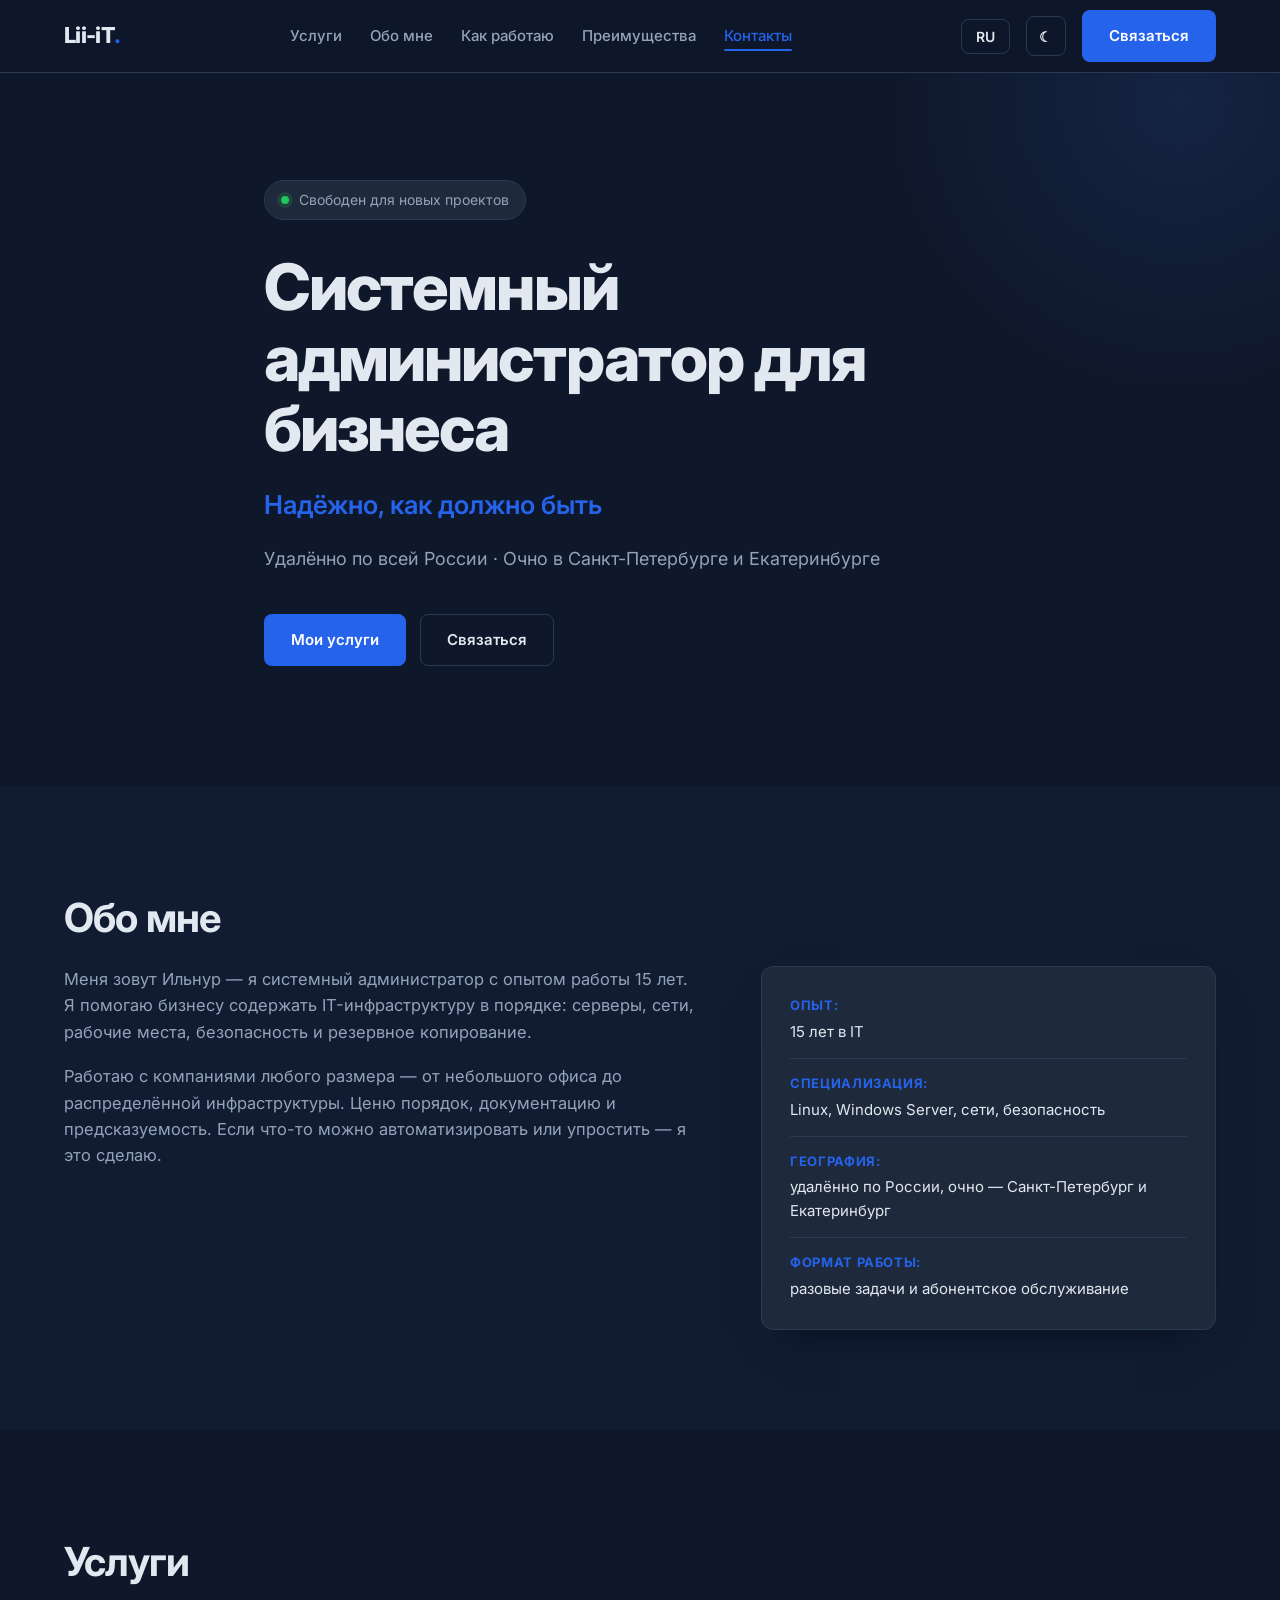
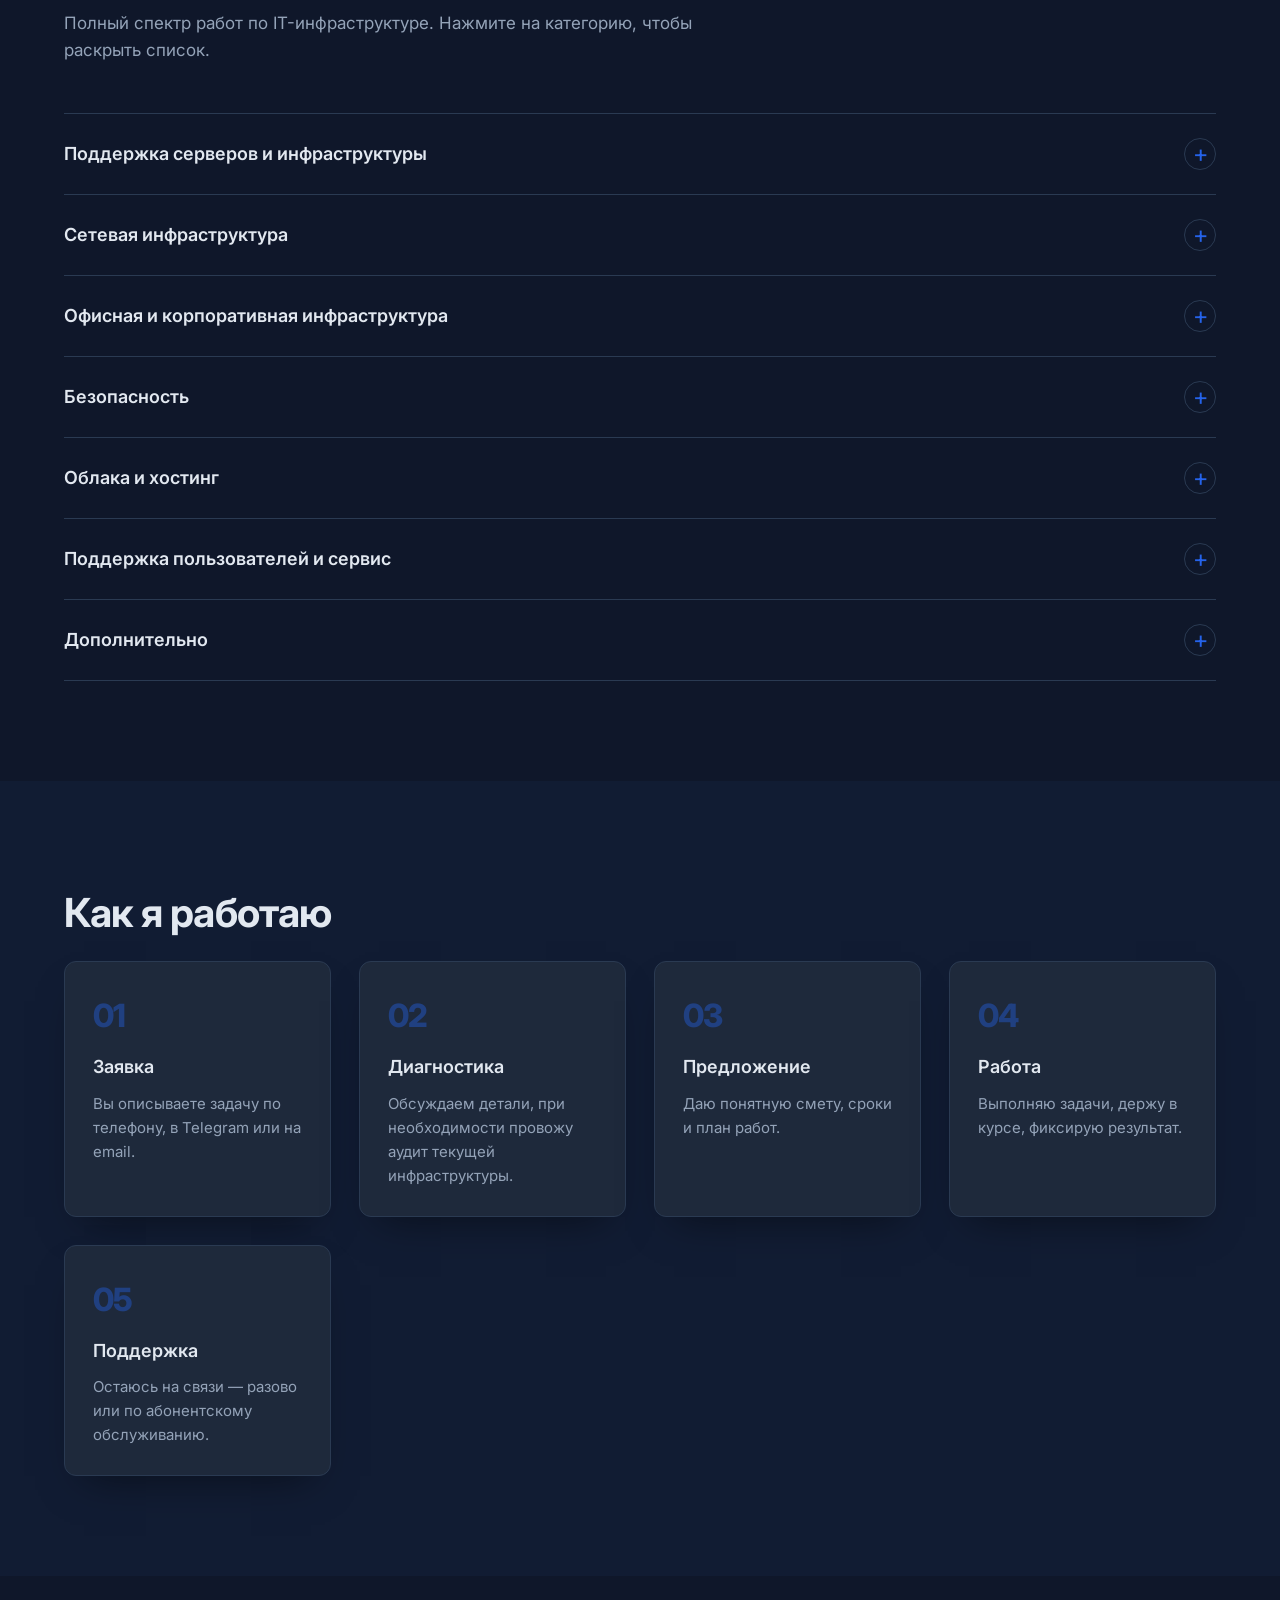
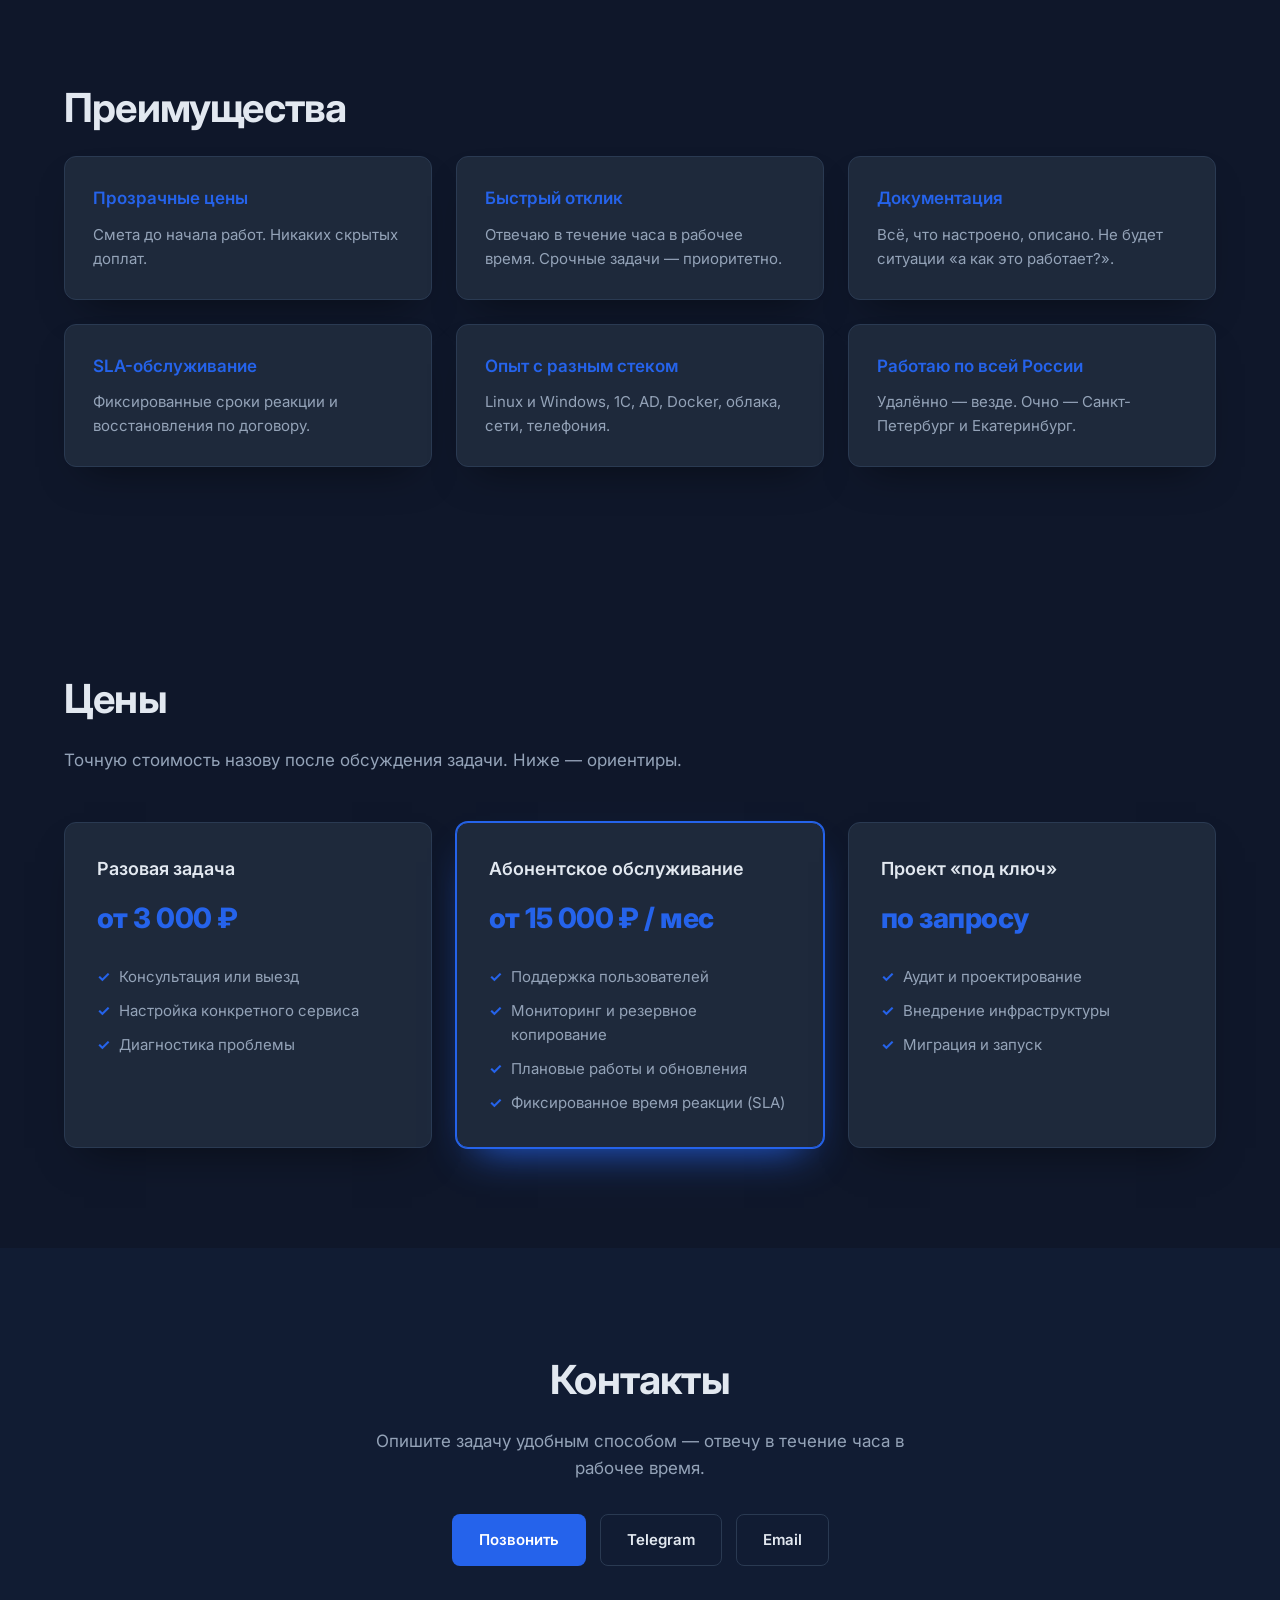
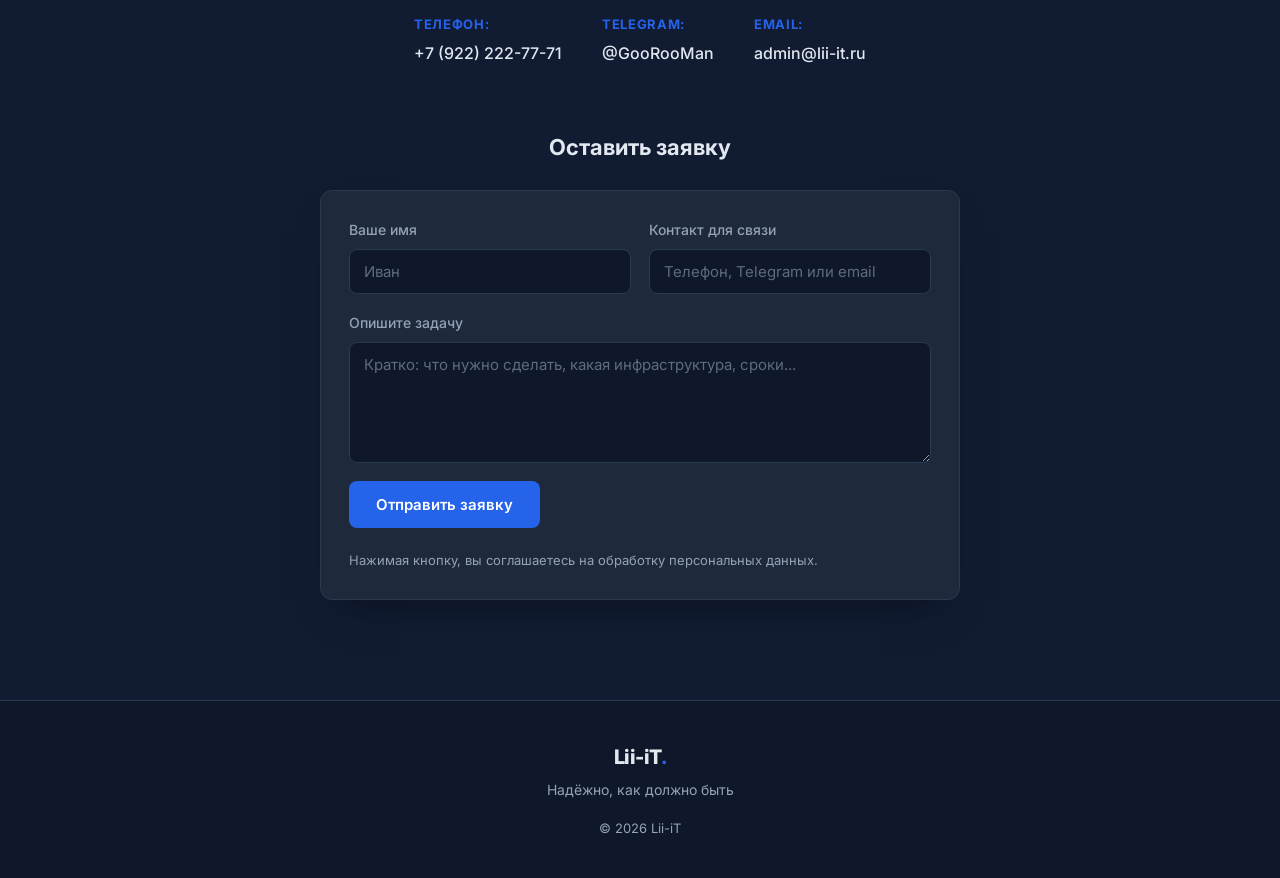
==== index.html @ 1dda69be "Update index.html section обернули в main" ====
<!DOCTYPE html>
<html lang="ru">
<head>
    <meta charset="UTF-8">
    <meta name="viewport" content="width=device-width, initial-scale=1.0">
    <title>Lii-iT — Системный администратор | Надёжно, как должно быть</title>
    <link rel="icon" type="image/svg+xml" href="img/favicon.svg">
    <link rel="apple-touch-icon" href="img/favicon.svg">
    <meta name="description" content="Системный администратор для бизнеса. Удалённо по всей России, очно в Санкт-Петербурге и Екатеринбурге. Серверы, сети, безопасность, поддержка.">

    <!-- Open Graph -->
    <meta property="og:type" content="website">
    <meta property="og:title" content="Lii-iT — Системный администратор для бизнеса">
    <meta property="og:description" content="Удалённо по всей России. Очно в Санкт-Петербурге и Екатеринбурге. Серверы, сети, безопасность, поддержка.">
    <meta property="og:image" content="https://lii-it.ru/img/og-image.png">
    <meta property="og:url" content="https://lii-it.ru/">

    <!-- Twitter Card -->
    <meta name="twitter:card" content="summary_large_image">
    <meta name="twitter:title" content="Lii-iT — Системный администратор для бизнеса">
    <meta name="twitter:description" content="Удалённо по всей России. Очно в Санкт-Петербурге и Екатеринбурге.">
    <meta name="twitter:image" content="https://lii-it.ru/img/og-image.png">

    <!-- Schema.org -->
    <script type="application/ld+json">
    {
      "@context": "https://schema.org",
      "@type": "ProfessionalService",
      "name": "Lii-iT",
      "description": "Системный администратор для бизнеса. Удалённо по всей России, очно в Санкт-Петербурге и Екатеринбурге.",
      "url": "https://lii-it.ru",
      "telephone": "+7-922-222-77-71",
      "email": "admin@lii-it.ru",
      "image": "https://lii-it.ru/img/og-image.png",
      "areaServed": [
        { "@type": "Country", "name": "Россия" },
        { "@type": "City", "name": "Санкт-Петербург" },
        { "@type": "City", "name": "Екатеринбург" }
      ],
      "serviceType": [
        "Системное администрирование",
        "Поддержка серверов",
        "Сетевая инфраструктура",
        "Информационная безопасность",
        "Абонентское обслуживание IT"
      ],
      "founder": {
        "@type": "Person",
        "name": "Ильнур"
      },
      "priceRange": "от 3 000 ₽"
    }
    </script>

    <!-- Шрифт Inter -->
    <link rel="preconnect" href="https://fonts.googleapis.com">
    <link rel="preconnect" href="https://fonts.gstatic.com" crossorigin>
    <link href="https://fonts.googleapis.com/css2?family=Inter:wght@400;500;600;700;800&display=swap" rel="stylesheet">

    <link rel="stylesheet" href="css/style.css">

    <!-- Google Analytics 4 -->
    <script async src="https://www.googletagmanager.com/gtag/js?id=G-1JV9PR48VW"></script>
    <script>
      window.dataLayer = window.dataLayer || [];
      function gtag(){dataLayer.push(arguments);}
      gtag('js', new Date());
      gtag('config', 'G-1JV9PR48VW');
    </script>

    <!-- Yandex.Metrika counter -->
    <script type="text/javascript">
        (function(m,e,t,r,i,k,a){
            m[i]=m[i]||function(){(m[i].a=m[i].a||[]).push(arguments)};
            m[i].l=1*new Date();
            for (var j = 0; j < document.scripts.length; j++) {if (document.scripts[j].src === r) { return; }}
            k=e.createElement(t),a=e.getElementsByTagName(t)[0],k.async=1,k.src=r,a.parentNode.insertBefore(k,a)
        })(window, document,'script','https://mc.yandex.ru/metrika/tag.js?id=113155355', 'ym');

        ym(113155355, 'init', {ssr:true, webvisor:true, clickmap:true, ecommerce:"dataLayer", referrer: document.referrer, url: location.href, accurateTrackBounce:true, trackLinks:true});
    </script>
    <noscript><div><img src="https://mc.yandex.ru/watch/113155355" style="position:absolute; left:-9999px;" alt="" /></div></noscript>
    <!-- /Yandex.Metrika counter -->
</head>
<body>

    <!-- ============================================
         1. HEADER
    ============================================= -->
    <header class="header">
        <div class="container header__inner">
            <a href="#" class="logo">
                <span class="logo__text">Lii-iT</span>
            </a>

            <nav class="nav" id="nav">
                <ul class="nav__list">
                    <li><a href="#services" data-ru="Услуги" data-en="Services">Услуги</a></li>
                    <li><a href="#about" data-ru="Обо мне" data-en="About">Обо мне</a></li>
                    <li><a href="#process" data-ru="Как работаю" data-en="Process">Как работаю</a></li>
                    <li><a href="#benefits" data-ru="Преимущества" data-en="Benefits">Преимущества</a></li>
                    <li><a href="#contacts" data-ru="Контакты" data-en="Contacts">Контакты</a></li>
                </ul>
            </nav>

            <div class="header__actions">
                <button class="lang-switch" id="langSwitch" type="button" title="Сменить язык">
                    <span class="lang-switch__current">RU</span>
                </button>
                <button class="theme-switch" id="themeSwitch" type="button" title="Сменить тему">A</button>
                <a href="#contacts" class="btn btn--primary" data-ru="Связаться" data-en="Contact me">Связаться</a>
                <button class="burger" id="burger" type="button" aria-label="Меню">
                    <span></span>
                    <span></span>
                    <span></span>
                </button>
            </div>
        </div>
    </header>

    <!-- ============================================
         2. HERO
    ============================================= -->
<main>
    <section class="hero">
        <div class="container hero__inner">
            <div class="hero__status">
                <span class="status-dot"></span>
                <span data-ru="Свободен для новых проектов" data-en="Available for new projects">Свободен для новых проектов</span>
            </div>

            <h1 class="hero__title"
                data-ru="Системный администратор для бизнеса"
                data-en="Systems Administrator for Business">
                Системный администратор для бизнеса
            </h1>

            <p class="hero__slogan"
               data-ru="Надёжно, как должно быть"
               data-en="Reliable, as it should be">
                Надёжно, как должно быть
            </p>

            <p class="hero__subtitle"
               data-ru="Удалённо по всей России · Очно в Санкт-Петербурге и Екатеринбурге"
               data-en="Remote across Russia · On-site in Saint Petersburg and Yekaterinburg">
                Удалённо по всей России · Очно в Санкт-Петербурге и Екатеринбурге
            </p>

            <div class="hero__buttons">
                <a href="#services" class="btn btn--primary" data-ru="Мои услуги" data-en="My services">Мои услуги</a>
                <a href="#contacts" class="btn btn--outline" data-ru="Связаться" data-en="Contact me">Связаться</a>
            </div>
        </div>
    </section>

    <!-- ============================================
         3. ОБО МНЕ
    ============================================= -->
    <section class="about" id="about">
        <div class="container">
            <h2 class="section-title" data-ru="Обо мне" data-en="About me">Обо мне</h2>

            <div class="about__content">
                <div class="about__text">
                    <p data-ru="Меня зовут Ильнур — я системный администратор с опытом работы 15 лет. Я помогаю бизнесу содержать IT-инфраструктуру в порядке: серверы, сети, рабочие места, безопасность и резервное копирование."
                       data-en="My name is Ilnur — I am a systems administrator with 15 years of experience. I help businesses keep their IT infrastructure in order: servers, networks, workstations, security and backups.">
                        Меня зовут Ильнур — я системный администратор с опытом работы 15 лет. Я помогаю бизнесу содержать IT-инфраструктуру в порядке: серверы, сети, рабочие места, безопасность и резервное копирование.
                    </p>
                    <p data-ru="Работаю с компаниями любого размера — от небольшого офиса до распределённой инфраструктуры. Ценю порядок, документацию и предсказуемость. Если что-то можно автоматизировать или упростить — я это сделаю."
                       data-en="I work with companies of any size — from a small office to distributed infrastructure. I value order, documentation and predictability. If something can be automated or simplified — I will do it.">
                        Работаю с компаниями любого размера — от небольшого офиса до распределённой инфраструктуры. Ценю порядок, документацию и предсказуемость. Если что-то можно автоматизировать или упростить — я это сделаю.
                    </p>
                </div>

                <ul class="about__facts">
                    <li>
                        <strong data-ru="Опыт:" data-en="Experience:">Опыт:</strong>
                        <span data-ru="15 лет в IT" data-en="15 years in IT">15 лет в IT</span>
                    </li>
                    <li>
                        <strong data-ru="Специализация:" data-en="Specialization:">Специализация:</strong>
                        <span data-ru="Linux, Windows Server, сети, безопасность" data-en="Linux, Windows Server, networks, security">Linux, Windows Server, сети, безопасность</span>
                    </li>
                    <li>
                        <strong data-ru="География:" data-en="Geography:">География:</strong>
                        <span data-ru="удалённо по России, очно — Санкт-Петербург и Екатеринбург" data-en="remote across Russia, on-site — SPb and EKB">удалённо по России, очно — СПб и ЕКБ</span>
                    </li>
                    <li>
                        <strong data-ru="Формат работы:" data-en="Work format:">Формат работы:</strong>
                        <span data-ru="разовые задачи и абонентское обслуживание" data-en="one-time tasks and retainer support">разовые задачи и абонентское обслуживание</span>
                    </li>
                </ul>
            </div>
        </div>
    </section>
</main>
    <!-- ============================================
         4. УСЛУГИ (аккордеон)
    ============================================= -->
    <section class="services" id="services">
        <div class="container">
            <h2 class="section-title" data-ru="Услуги" data-en="Services">Услуги</h2>
            <p class="section-subtitle"
               data-ru="Полный спектр работ по IT-инфраструктуре. Нажмите на категорию, чтобы раскрыть список."
               data-en="Full range of IT infrastructure services. Click a category to expand.">
                Полный спектр работ по IT-инфраструктуре. Нажмите на категорию, чтобы раскрыть список.
            </p>

            <div class="accordion">

                <div class="accordion__item">
                    <button class="accordion__header" type="button">
                        <span data-ru="Поддержка серверов и инфраструктуры" data-en="Server & Infrastructure Support">Поддержка серверов и инфраструктуры</span>
                        <span class="accordion__icon">+</span>
                    </button>
                    <div class="accordion__body">
                        <ul>
                            <li data-ru="Установка и настройка Windows Server / Linux (Ubuntu, Debian, CentOS)" data-en="Installation and configuration of Windows Server / Linux (Ubuntu, Debian, CentOS)">Установка и настройка Windows Server / Linux (Ubuntu, Debian, CentOS)</li>
                            <li data-ru="Настройка ролей: AD, DNS, DHCP, файловые серверы, RDS" data-en="Role configuration: AD, DNS, DHCP, file servers, RDS">Настройка ролей: AD, DNS, DHCP, файловые серверы, RDS</li>
                            <li data-ru="Настройка веб-серверов: Nginx, Apache, IIS" data-en="Web server setup: Nginx, Apache, IIS">Настройка веб-серверов: Nginx, Apache, IIS</li>
                            <li data-ru="Настройка СУБД: MySQL/MariaDB, PostgreSQL, MS SQL" data-en="Database setup: MySQL/MariaDB, PostgreSQL, MS SQL">Настройка СУБД: MySQL/MariaDB, PostgreSQL, MS SQL</li>
                            <li data-ru="Виртуализация: VMware, Proxmox, Hyper-V, KVM" data-en="Virtualization: VMware, Proxmox, Hyper-V, KVM">Виртуализация: VMware, Proxmox, Hyper-V, KVM</li>
                            <li data-ru="Контейнеризация: Docker, Docker Compose, базово Kubernetes" data-en="Containerization: Docker, Docker Compose, basic Kubernetes">Контейнеризация: Docker, Docker Compose, базово Kubernetes</li>
                            <li data-ru="Микросервисы и оркестрация" data-en="Microservices and orchestration">Микросервисы и оркестрация</li>
                            <li data-ru="Резервное копирование серверов и данных (Veeam, rsync, bacula)" data-en="Server and data backup (Veeam, rsync, bacula)">Резервное копирование серверов и данных (Veeam, rsync, bacula)</li>
                            <li data-ru="Мониторинг серверов (Zabbix, Prometheus, Grafana, Nagios)" data-en="Server monitoring (Zabbix, Prometheus, Grafana, Nagios)">Мониторинг серверов (Zabbix, Prometheus, Grafana, Nagios)</li>
                        </ul>
                    </div>
                </div>

                <div class="accordion__item">
                    <button class="accordion__header" type="button">
                        <span data-ru="Сетевая инфраструктура" data-en="Network Infrastructure">Сетевая инфраструктура</span>
                        <span class="accordion__icon">+</span>
                    </button>
                    <div class="accordion__body">
                        <ul>
                            <li data-ru="Настройка маршрутизаторов, коммутаторов, VLAN" data-en="Configuration of routers, switches, VLANs">Настройка маршрутизаторов, коммутаторов, VLAN</li>
                            <li data-ru="Настройка VPN: OpenVPN, WireGuard, IPsec" data-en="VPN setup: OpenVPN, WireGuard, IPsec">Настройка VPN: OpenVPN, WireGuard, IPsec</li>
                            <li data-ru="Настройка firewall: iptables, nftables, pfSense, MikroTik" data-en="Firewall setup: iptables, nftables, pfSense, MikroTik">Настройка firewall: iptables, nftables, pfSense, MikroTik</li>
                            <li data-ru="Прокси-серверы и балансировка нагрузки" data-en="Proxy servers and load balancing">Прокси-серверы и балансировка нагрузки</li>
                            <li data-ru="Wi-Fi сети: настройка точек доступа, контроллеров" data-en="Wi-Fi networks: access points and controllers setup">Wi-Fi сети: настройка точек доступа, контроллеров</li>
                            <li data-ru="Диагностика сетевых проблем" data-en="Network troubleshooting">Диагностика сетевых проблем</li>
                        </ul>
                    </div>
                </div>

                <div class="accordion__item">
                    <button class="accordion__header" type="button">
                        <span data-ru="Офисная и корпоративная инфраструктура" data-en="Office & Corporate Infrastructure">Офисная и корпоративная инфраструктура</span>
                        <span class="accordion__icon">+</span>
                    </button>
                    <div class="accordion__body">
                        <ul>
                            <li data-ru="Настройка рабочих мест (Windows, macOS, Linux)" data-en="Workstation setup (Windows, macOS, Linux)">Настройка рабочих мест (Windows, macOS, Linux)</li>
                            <li data-ru="Настройка Active Directory, групповые политики" data-en="Active Directory and Group Policy setup">Настройка Active Directory, групповые политики</li>
                            <li data-ru="Файловые хранилища (NAS, Samba, Nextcloud)" data-en="File storages (NAS, Samba, Nextcloud)">Файловые хранилища (NAS, Samba, Nextcloud)</li>
                            <li data-ru="Почтовые серверы (Exchange, Postfix, Mailcow)" data-en="Mail servers (Exchange, Postfix, Mailcow)">Почтовые серверы (Exchange, Postfix, Mailcow)</li>
                            <li data-ru="Корпоративные мессенджеры и совместная работа" data-en="Corporate messengers and collaboration tools">Корпоративные мессенджеры и совместная работа</li>
                            <li data-ru="Принт-серверы, сканеры, периферия" data-en="Print servers, scanners, peripherals">Принт-серверы, сканеры, периферия</li>
                            <li data-ru="1С-серверы и сопровождение" data-en="1C servers and support">1С-серверы и сопровождение</li>
                        </ul>
                    </div>
                </div>

                <div class="accordion__item">
                    <button class="accordion__header" type="button">
                        <span data-ru="Безопасность" data-en="Security">Безопасность</span>
                        <span class="accordion__icon">+</span>
                    </button>
                    <div class="accordion__body">
                        <ul>
                            <li data-ru="Настройка антивирусной защиты" data-en="Antivirus protection setup">Настройка антивирусной защиты</li>
                            <li data-ru="Аудит безопасности и закрытие уязвимостей" data-en="Security audit and vulnerability remediation">Аудит безопасности и закрытие уязвимостей</li>
                            <li data-ru="Настройка прав доступа и политик" data-en="Access rights and policy configuration">Настройка прав доступа и политик</li>
                            <li data-ru="Шифрование данных и каналов связи" data-en="Data and communication channel encryption">Шифрование данных и каналов связи</li>
                            <li data-ru="Защита от DDoS, fail2ban, базовая IDS/IPS" data-en="DDoS protection, fail2ban, basic IDS/IPS">Защита от DDoS, fail2ban, базовая IDS/IPS</li>
                            <li data-ru="Резервное копирование с проверкой восстановления" data-en="Backup with recovery verification">Резервное копирование с проверкой восстановления</li>
                            <li data-ru="Соответствие требованиям (152-ФЗ и т.п.)" data-en="Compliance (152-FZ, etc.)">Соответствие требованиям (152-ФЗ и т.п.)</li>
                        </ul>
                    </div>
                </div>

                <div class="accordion__item">
                    <button class="accordion__header" type="button">
                        <span data-ru="Облака и хостинг" data-en="Cloud & Hosting">Облака и хостинг</span>
                        <span class="accordion__icon">+</span>
                    </button>
                    <div class="accordion__body">
                        <ul>
                            <li data-ru="Развёртывание и сопровождение VPS/VDS" data-en="VPS/VDS deployment and maintenance">Развёртывание и сопровождение VPS/VDS</li>
                            <li data-ru="Настройка облачных сервисов (Yandex Cloud, Selectel, AWS и т.п.)" data-en="Cloud services setup (Yandex Cloud, Selectel, AWS, etc.)">Настройка облачных сервисов (Yandex Cloud, Selectel, AWS и т.п.)</li>
                            <li data-ru="Миграция инфраструктуры в облако и обратно" data-en="Infrastructure migration to/from cloud">Миграция инфраструктуры в облако и обратно</li>
                            <li data-ru="Домены, DNS, SSL-сертификаты (Let's Encrypt)" data-en="Domains, DNS, SSL certificates (Let's Encrypt)">Домены, DNS, SSL-сертификаты (Let's Encrypt)</li>
                            <li data-ru="Панели управления: ISPmanager, Plesk, cPanel" data-en="Control panels: ISPmanager, Plesk, cPanel">Панели управления: ISPmanager, Plesk, cPanel</li>
                        </ul>
                    </div>
                </div>

                <div class="accordion__item">
                    <button class="accordion__header" type="button">
                        <span data-ru="Поддержка пользователей и сервис" data-en="User Support & Service">Поддержка пользователей и сервис</span>
                        <span class="accordion__icon">+</span>
                    </button>
                    <div class="accordion__body">
                        <ul>
                            <li data-ru="Удалённая и выездная поддержка" data-en="Remote and on-site support">Удалённая и выездная поддержка</li>
                            <li data-ru="Helpdesk / техподдержка пользователей" data-en="Helpdesk / user technical support">Helpdesk / техподдержка пользователей</li>
                            <li data-ru="Консультации по IT-инфраструктуре" data-en="IT infrastructure consulting">Консультации по IT-инфраструктуре</li>
                            <li data-ru="Обучение сотрудников базовой безопасности" data-en="Employee basic security training">Обучение сотрудников базовой безопасности</li>
                            <li data-ru="Ведение документации и инструкций" data-en="Documentation and instructions maintenance">Ведение документации и инструкций</li>
                            <li data-ru="SLA-обслуживание (абонентское)" data-en="SLA-based retainer support">SLA-обслуживание (абонентское)</li>
                        </ul>
                    </div>
                </div>

                <div class="accordion__item">
                    <button class="accordion__header" type="button">
                        <span data-ru="Дополнительно" data-en="Additional Services">Дополнительно</span>
                        <span class="accordion__icon">+</span>
                    </button>
                    <div class="accordion__body">
                        <ul>
                            <li data-ru="Настройка IP-телефонии (Asterisk, FreePBX)" data-en="IP telephony setup (Asterisk, FreePBX)">Настройка IP-телефонии (Asterisk, FreePBX)</li>
                            <li data-ru="Настройка видеонаблюдения" data-en="Video surveillance setup">Настройка видеонаблюдения</li>
                            <li data-ru="Восстановление данных после сбоев" data-en="Data recovery after failures">Восстановление данных после сбоев</li>
                            <li data-ru="Аудит и оптимизация существующей инфраструктуры" data-en="Audit and optimization of existing infrastructure">Аудит и оптимизация существующей инфраструктуры</li>
                            <li data-ru="Разовый выезд / разовая консультация" data-en="One-time visit / consultation">Разовый выезд / разовая консультация</li>
                            <li data-ru="Аутсорсинг IT-отдела «под ключ»" data-en="Turnkey IT department outsourcing">Аутсорсинг IT-отдела «под ключ»</li>
                        </ul>
                    </div>
                </div>

            </div>
        </div>
    </section>

    <!-- ============================================
         5. КАК Я РАБОТАЮ
    ============================================= -->
    <section class="process" id="process">
        <div class="container">
            <h2 class="section-title" data-ru="Как я работаю" data-en="How I work">Как я работаю</h2>

            <ol class="process__steps">
                <li class="process__step">
                    <span class="process__number">01</span>
                    <h3 data-ru="Заявка" data-en="Request">Заявка</h3>
                    <p data-ru="Вы описываете задачу по телефону, в Telegram или на email." data-en="You describe the task via phone, Telegram or email.">Вы описываете задачу по телефону, в Telegram или на email.</p>
                </li>
                <li class="process__step">
                    <span class="process__number">02</span>
                    <h3 data-ru="Диагностика" data-en="Diagnostics">Диагностика</h3>
                    <p data-ru="Обсуждаем детали, при необходимости провожу аудит текущей инфраструктуры." data-en="We discuss details; if needed, I audit the current infrastructure.">Обсуждаем детали, при необходимости провожу аудит текущей инфраструктуры.</p>
                </li>
                <li class="process__step">
                    <span class="process__number">03</span>
                    <h3 data-ru="Предложение" data-en="Proposal">Предложение</h3>
                    <p data-ru="Даю понятную смету, сроки и план работ." data-en="I provide a clear estimate, timeline and work plan.">Даю понятную смету, сроки и план работ.</p>
                </li>
                <li class="process__step">
                    <span class="process__number">04</span>
                    <h3 data-ru="Работа" data-en="Work">Работа</h3>
                    <p data-ru="Выполняю задачи, держу в курсе, фиксирую результат." data-en="I perform the tasks, keep you updated, document the result.">Выполняю задачи, держу в курсе, фиксирую результат.</p>
                </li>
                <li class="process__step">
                    <span class="process__number">05</span>
                    <h3 data-ru="Поддержка" data-en="Support">Поддержка</h3>
                    <p data-ru="Остаюсь на связи — разово или по абонентскому обслуживанию." data-en="I stay in touch — one-time or via retainer support.">Остаюсь на связи — разово или по абонентскому обслуживанию.</p>
                </li>
            </ol>
        </div>
    </section>

    <!-- ============================================
         6. ПРЕИМУЩЕСТВА
    ============================================= -->
    <section class="benefits" id="benefits">
        <div class="container">
            <h2 class="section-title" data-ru="Преимущества" data-en="Benefits">Преимущества</h2>

            <div class="benefits__grid">
                <div class="benefit">
                    <h3 data-ru="Прозрачные цены" data-en="Transparent pricing">Прозрачные цены</h3>
                    <p data-ru="Смета до начала работ. Никаких скрытых доплат." data-en="Estimate before work starts. No hidden fees.">Смета до начала работ. Никаких скрытых доплат.</p>
                </div>
                <div class="benefit">
                    <h3 data-ru="Быстрый отклик" data-en="Fast response">Быстрый отклик</h3>
                    <p data-ru="Отвечаю в течение часа в рабочее время. Срочные задачи — приоритетно." data-en="I respond within an hour during business hours. Urgent tasks — prioritized.">Отвечаю в течение часа в рабочее время. Срочные задачи — приоритетно.</p>
                </div>
                <div class="benefit">
                    <h3 data-ru="Документация" data-en="Documentation">Документация</h3>
                    <p data-ru="Всё, что настроено, описано. Не будет ситуации «а как это работает?»." data-en="Everything configured is documented. No more “how does this work?”.">Всё, что настроено, описано. Не будет ситуации «а как это работает?».</p>
                </div>
                <div class="benefit">
                    <h3 data-ru="SLA-обслуживание" data-en="SLA-based support">SLA-обслуживание</h3>
                    <p data-ru="Фиксированные сроки реакции и восстановления по договору." data-en="Fixed response and recovery times under contract.">Фиксированные сроки реакции и восстановления по договору.</p>
                </div>
                <div class="benefit">
                    <h3 data-ru="Опыт с разным стеком" data-en="Experience with diverse stack">Опыт с разным стеком</h3>
                    <p data-ru="Linux и Windows, 1С, AD, Docker, облака, сети, телефония." data-en="Linux and Windows, 1C, AD, Docker, clouds, networks, telephony.">Linux и Windows, 1С, AD, Docker, облака, сети, телефония.</p>
                </div>
                <div class="benefit">
                    <h3 data-ru="Работаю по всей России" data-en="Serving all of Russia">Работаю по всей России</h3>
                    <p data-ru="Удалённо — везде. Очно — Санкт-Петербург и Екатеринбург." data-en="Remote — anywhere. On-site — Saint Petersburg and Yekaterinburg.">Удалённо — везде. Очно — Санкт-Петербург и Екатеринбург.</p>
                </div>
            </div>
        </div>
    </section>

    <!-- ============================================
         7. ЦЕНЫ
    ============================================= -->
    <section class="pricing" id="pricing">
        <div class="container">
            <h2 class="section-title" data-ru="Цены" data-en="Pricing">Цены</h2>
            <p class="section-subtitle"
               data-ru="Точную стоимость назову после обсуждения задачи. Ниже — ориентиры."
               data-en="Exact price after we discuss the task. Below are rough guidelines.">
                Точную стоимость назову после обсуждения задачи. Ниже — ориентиры.
            </p>

            <div class="pricing__grid">
                <div class="price-card">
                    <h3 data-ru="Разовая задача" data-en="One-time task">Разовая задача</h3>
                    <p class="price-card__price" data-ru="от 3 000 ₽" data-en="from 3 000 RUB">от 3 000 ₽</p>
                    <ul>
                        <li data-ru="Консультация или выезд" data-en="Consultation or on-site visit">Консультация или выезд</li>
                        <li data-ru="Настройка конкретного сервиса" data-en="Specific service configuration">Настройка конкретного сервиса</li>
                        <li data-ru="Диагностика проблемы" data-en="Problem diagnostics">Диагностика проблемы</li>
                    </ul>
                </div>
                <div class="price-card price-card--featured">
                    <h3 data-ru="Абонентское обслуживание" data-en="Retainer support">Абонентское обслуживание</h3>
                    <p class="price-card__price" data-ru="от 15 000 ₽ / мес" data-en="from 15 000 RUB / mo">от 15 000 ₽ / мес</p>
                    <ul>
                        <li data-ru="Поддержка пользователей" data-en="User support">Поддержка пользователей</li>
                        <li data-ru="Мониторинг и резервное копирование" data-en="Monitoring and backups">Мониторинг и резервное копирование</li>
                        <li data-ru="Плановые работы и обновления" data-en="Scheduled maintenance and updates">Плановые работы и обновления</li>
                        <li data-ru="Фиксированное время реакции (SLA)" data-en="Fixed response time (SLA)">Фиксированное время реакции (SLA)</li>
                    </ul>
                </div>
                <div class="price-card">
                    <h3 data-ru="Проект «под ключ»" data-en="Turnkey project">Проект «под ключ»</h3>
                    <p class="price-card__price" data-ru="по запросу" data-en="on request">по запросу</p>
                    <ul>
                        <li data-ru="Аудит и проектирование" data-en="Audit and design">Аудит и проектирование</li>
                        <li data-ru="Внедрение инфраструктуры" data-en="Infrastructure deployment">Внедрение инфраструктуры</li>
                        <li data-ru="Миграция и запуск" data-en="Migration and launch">Миграция и запуск</li>
                    </ul>
                </div>
            </div>
        </div>
    </section>

    <!-- ============================================
         8. КОНТАКТЫ + ФОРМА
    ============================================= -->
    <section class="contacts" id="contacts">
        <div class="container">
            <h2 class="section-title" data-ru="Контакты" data-en="Contacts">Контакты</h2>

            <p class="contacts__text"
               data-ru="Опишите задачу удобным способом — отвечу в течение часа в рабочее время."
               data-en="Describe your task in any convenient way — I will reply within an hour during business hours.">
                Опишите задачу удобным способом — отвечу в течение часа в рабочее время.
            </p>

            <div class="contacts__buttons">
                <a href="tel:+79222227771" class="btn btn--primary">
                    <span data-ru="Позвонить" data-en="Call">Позвонить</span>
                </a>
                <a href="https://t.me/GooRooMan" class="btn btn--outline" target="_blank" rel="noopener">
                    Telegram
                </a>
                <a href="mailto:admin@lii-it.ru" class="btn btn--outline">
                    Email
                </a>
            </div>

            <ul class="contacts__list">
                <li>
                    <strong data-ru="Телефон:" data-en="Phone:">Телефон:</strong>
                    <a href="tel:+79222227771">+7 (922) 222-77-71</a>
                </li>
                <li>
                    <strong>Telegram:</strong>
                    <a href="https://t.me/GooRooMan" target="_blank" rel="noopener">@GooRooMan</a>
                </li>
                <li>
                    <strong>Email:</strong>
                    <a href="mailto:admin@lii-it.ru">admin@lii-it.ru</a>
                </li>
            </ul>

            <!-- Форма обратной связи -->
            <div class="contact-form-wrap">
                <h3 class="contact-form__title"
                    data-ru="Оставить заявку"
                    data-en="Send a request">
                    Оставить заявку
                </h3>

                <form class="contact-form"
                      action="https://formspree.io/f/mzezyazd"
                      method="POST">

                    <div class="contact-form__row">
                        <label class="contact-form__label">
                            <span data-ru="Ваше имя" data-en="Your name">Ваше имя</span>
                            <input type="text"
                                   name="name"
                                   required
                                   placeholder="Иван"
                                   data-ru-placeholder="Иван"
                                   data-en-placeholder="John">
                        </label>

                        <label class="contact-form__label">
                            <span data-ru="Контакт для связи" data-en="Contact">Контакт для связи</span>
                            <input type="text"
                                   name="contact"
                                   required
                                   placeholder="Телефон, Telegram или email"
                                   data-ru-placeholder="Телефон, Telegram или email"
                                   data-en-placeholder="Phone, Telegram or email">
                        </label>
                    </div>

                    <label class="contact-form__label">
                        <span data-ru="Опишите задачу" data-en="Describe your task">Опишите задачу</span>
                        <textarea name="message"
                                  rows="5"
                                  required
                                  placeholder="Кратко: что нужно сделать, какая инфраструктура, сроки..."
                                  data-ru-placeholder="Кратко: что нужно сделать, какая инфраструктура, сроки..."
                                  data-en-placeholder="Briefly: what needs to be done, what infrastructure, deadlines..."></textarea>
                    </label>

                    <!-- Скрытые служебные поля Formspree -->
                    <input type="hidden" name="_subject" value="Новая заявка с lii-it.ru">
                    <input type="text" name="_gotcha" style="display:none">

                    <button type="submit" class="btn btn--primary contact-form__submit">
                        <span data-ru="Отправить заявку" data-en="Send request">Отправить заявку</span>
                    </button>

                    <p class="contact-form__note"
                       data-ru="Нажимая кнопку, вы соглашаетесь на обработку персональных данных."
                       data-en="By clicking the button, you agree to personal data processing.">
                        Нажимая кнопку, вы соглашаетесь на обработку персональных данных.
                    </p>
                </form>
            </div>
        </div>
    </section>

    <!-- ============================================
         9. FOOTER
    ============================================= -->
    <footer class="footer">
        <div class="container footer__inner">
            <p class="footer__brand">Lii-iT</p>
            <p class="footer__slogan"
               data-ru="Надёжно, как должно быть"
               data-en="Reliable, as it should be">
                Надёжно, как должно быть
            </p>
            <p class="footer__copy">© <span id="year"></span> Lii-iT</p>
        </div>
    </footer>

    <!-- Кнопка «Наверх» -->
    <button class="scroll-top" id="scrollTop" type="button" aria-label="Наверх">
        <svg width="20" height="20" viewBox="0 0 24 24" fill="none" stroke="currentColor" stroke-width="2.5" stroke-linecap="round" stroke-linejoin="round">
            <path d="M12 19V5M5 12l7-7 7 7"/>
        </svg>
    </button>

    <script src="js/script.js"></script>
</body>
</html>
---- css/style.css ----
/* ============================================================
   Lii-iT — стили лендинга
   Тёмная и светлая темы
   ============================================================ */

/* ============================================================
   1. ПЕРЕМЕННЫЕ И БАЗА
   ============================================================ */

:root {
    --container:       1200px;
    --radius:          12px;
    --radius-sm:       8px;
    --transition:      0.2s ease;
    --font:            'Inter', -apple-system, BlinkMacSystemFont, 'Segoe UI', sans-serif;
    --success:         #22c55e;
    --header-h:        72px;
}

/* ----- ТЁМНАЯ ТЕМА (по умолчанию) ----- */
body.theme-dark {
    --bg:              #0f172a;
    --bg-alt:          #111c33;
    --card:            #1e293b;
    --card-hover:      #243449;
    --border:          #2a3a52;
    --accent:          #2563eb;
    --accent-hover:    #1d4ed8;
    --accent-soft:     rgba(59, 130, 246, 0.12);
    --header-bg:       rgba(15, 23, 42, 0.95);
    --text:            #e2e8f0;
    --text-muted:      #94a3b8;
    --shadow:          0 20px 40px -20px rgba(0, 0, 0, 0.5);
}

/* ----- СВЕТЛАЯ ТЕМА ----- */
body.theme-light {
    --bg:              #f1f5f9;
    --bg-alt:          #e8eef5;
    --card:            #ffffff;
    --card-hover:      #f8fafc;
    --border:          #d8e0ea;
    --accent:          #2563eb;
    --accent-hover:    #1d4ed8;
    --accent-soft:     rgba(37, 99, 235, 0.10);
    --header-bg:       rgba(241, 245, 249, 0.95);
    --text:            #0f172a;
    --text-muted:      #64748b;
    --shadow:          0 4px 16px -4px rgba(15, 23, 42, 0.08);
}

* {
    margin: 0;
    padding: 0;
    box-sizing: border-box;
}

html {
    scroll-behavior: smooth;
    scroll-padding-top: calc(var(--header-h) + 8px);
}

body {
    font-family: var(--font);
    background: var(--bg);
    color: var(--text);
    line-height: 1.6;
    font-size: 16px;
    -webkit-font-smoothing: antialiased;
    transition: background 0.3s ease, color 0.3s ease;
}

img, svg {
    max-width: 100%;
    display: block;
}

a {
    color: var(--accent);
    text-decoration: none;
    transition: color var(--transition);
}

a:hover {
    color: var(--accent-hover);
}

ul, ol {
    list-style: none;
}

.container {
    max-width: var(--container);
    margin: 0 auto;
    padding: 0 24px;
}

.section-title {
    font-size: clamp(28px, 4vw, 40px);
    font-weight: 700;
    margin-bottom: 16px;
    letter-spacing: -0.02em;
}

.section-subtitle {
    color: var(--text-muted);
    font-size: 17px;
    max-width: 700px;
    margin-bottom: 48px;
}

section {
    padding: 100px 0;
}

.about,
.process,
.contacts {
    background: var(--bg-alt);
}

/* ============================================================
   2. КНОПКИ
   ============================================================ */

.btn {
    display: inline-flex;
    align-items: center;
    justify-content: center;
    gap: 8px;
    padding: 13px 26px;
    border-radius: var(--radius-sm);
    font-size: 15px;
    font-weight: 600;
    font-family: inherit;
    cursor: pointer;
    border: 1px solid transparent;
    transition: all var(--transition);
    white-space: nowrap;
}

.btn--primary {
    background: var(--accent);
    color: #fff;
}

.btn--primary:hover {
    background: var(--accent-hover);
    color: #fff;
    transform: translateY(-1px);
}

.btn--outline {
    background: transparent;
    color: var(--text);
    border-color: var(--border);
}

.btn--outline:hover {
    border-color: var(--accent);
    color: var(--accent);
    transform: translateY(-1px);
}

/* ============================================================
   3. HEADER
   ============================================================ */

.header {
    position: fixed;
    top: 0;
    left: 0;
    right: 0;
    z-index: 100;
    background: var(--header-bg);
    /* backdrop-filter убран специально, чтобы не ломать
       position: fixed у мобильного меню */
    border-bottom: 1px solid var(--border);
    transition: background var(--transition);
}

.header__inner {
    display: flex;
    align-items: center;
    justify-content: space-between;
    height: var(--header-h);
    gap: 24px;
}

.logo__text {
    font-size: 22px;
    font-weight: 800;
    color: var(--text);
    letter-spacing: -0.03em;
}

.logo__text::after {
    content: '.';
    color: var(--accent);
}

.nav__list {
    display: flex;
    gap: 28px;
}

.nav__list a {
    color: var(--text-muted);
    font-size: 15px;
    font-weight: 500;
}

.nav__list a:hover {
    color: var(--accent);
}

.header__actions {
    display: flex;
    align-items: center;
    gap: 16px;
}

.lang-switch {
    background: transparent;
    border: 1px solid var(--border);
    color: var(--text);
    padding: 8px 14px;
    border-radius: var(--radius-sm);
    font-family: inherit;
    font-size: 14px;
    font-weight: 600;
    cursor: pointer;
    transition: all var(--transition);
}

.lang-switch:hover {
    border-color: var(--accent);
    color: var(--accent);
}

/* ============================================================
   4. HERO
   ============================================================ */

.hero {
    padding: 180px 0 120px;
    position: relative;
    overflow: hidden;
}

.hero::before {
    content: '';
    position: absolute;
    top: -200px;
    right: -200px;
    width: 600px;
    height: 600px;
    background: radial-gradient(circle, var(--accent-soft) 0%, transparent 70%);
    pointer-events: none;
}

.hero__inner {
    position: relative;
    max-width: 800px;
}

.hero__status {
    display: inline-flex;
    align-items: center;
    gap: 10px;
    background: var(--card);
    border: 1px solid var(--border);
    padding: 8px 16px;
    border-radius: 50px;
    font-size: 14px;
    color: var(--text-muted);
    margin-bottom: 32px;
}

.status-dot {
    width: 8px;
    height: 8px;
    border-radius: 50%;
    background: var(--success);
    box-shadow: 0 0 0 4px rgba(34, 197, 94, 0.15);
    animation: pulse 2s infinite;
}

@keyframes pulse {
    0%, 100% { box-shadow: 0 0 0 4px rgba(34, 197, 94, 0.15); }
    50%      { box-shadow: 0 0 0 8px rgba(34, 197, 94, 0.05); }
}

.hero__title {
    font-size: clamp(36px, 6vw, 64px);
    font-weight: 800;
    line-height: 1.1;
    letter-spacing: -0.03em;
    margin-bottom: 20px;
}

.hero__slogan {
    font-size: clamp(20px, 2.5vw, 26px);
    font-weight: 600;
    color: var(--accent);
    margin-bottom: 20px;
}

.hero__subtitle {
    font-size: 18px;
    color: var(--text-muted);
    margin-bottom: 40px;
    max-width: 620px;
}

.hero__buttons {
    display: flex;
    gap: 14px;
    flex-wrap: wrap;
}

/* ============================================================
   5. ОБО МНЕ
   ============================================================ */

.about__content {
    display: grid;
    grid-template-columns: 1.4fr 1fr;
    gap: 60px;
    align-items: start;
}

.about__text p {
    color: var(--text-muted);
    margin-bottom: 18px;
    font-size: 16.5px;
}

.about__facts {
    background: var(--card);
    border: 1px solid var(--border);
    border-radius: var(--radius);
    padding: 28px;
    box-shadow: var(--shadow);
}

.about__facts li {
    padding: 14px 0;
    border-bottom: 1px solid var(--border);
    font-size: 15px;
}

.about__facts li:last-child {
    border-bottom: none;
    padding-bottom: 0;
}

.about__facts li:first-child {
    padding-top: 0;
}

.about__facts strong {
    display: block;
    color: var(--accent);
    font-size: 13px;
    text-transform: uppercase;
    letter-spacing: 0.05em;
    margin-bottom: 4px;
}

.about__facts span {
    color: var(--text);
}

/* ============================================================
   6. УСЛУГИ (аккордеон)
   ============================================================ */

.accordion {
    border-top: 1px solid var(--border);
}

.accordion__item {
    border-bottom: 1px solid var(--border);
}

.accordion__header {
    width: 100%;
    background: transparent;
    border: none;
    color: var(--text);
    font-family: inherit;
    font-size: 18px;
    font-weight: 600;
    text-align: left;
    padding: 24px 0;
    display: flex;
    align-items: center;
    justify-content: space-between;
    gap: 20px;
    cursor: pointer;
    transition: color var(--transition);
}

.accordion__header:hover {
    color: var(--accent);
}

.accordion__icon {
    font-size: 24px;
    font-weight: 400;
    color: var(--accent);
    transition: transform var(--transition);
    flex-shrink: 0;
    width: 32px;
    height: 32px;
    display: flex;
    align-items: center;
    justify-content: center;
    border: 1px solid var(--border);
    border-radius: 50%;
}

.accordion__item.is-open .accordion__icon {
    transform: rotate(45deg);
    background: var(--accent);
    color: #fff;
    border-color: var(--accent);
}

.accordion__body {
    max-height: 0;
    overflow: hidden;
    transition: max-height 0.35s ease;
}

.accordion__item.is-open .accordion__body {
    max-height: 800px;
}

.accordion__body ul {
    padding: 0 0 24px;
    display: grid;
    grid-template-columns: repeat(auto-fit, minmax(300px, 1fr));
    gap: 10px 32px;
}

.accordion__body li {
    color: var(--text-muted);
    font-size: 15px;
    padding-left: 22px;
    position: relative;
}

.accordion__body li::before {
    content: '';
    position: absolute;
    left: 0;
    top: 10px;
    width: 6px;
    height: 6px;
    border-radius: 50%;
    background: var(--accent);
}

/* ============================================================
   7. КАК Я РАБОТАЮ
   ============================================================ */

.process__steps {
    display: grid;
    grid-template-columns: repeat(auto-fit, minmax(220px, 1fr));
    gap: 28px;
}

.process__step {
    background: var(--card);
    border: 1px solid var(--border);
    border-radius: var(--radius);
    padding: 28px;
    box-shadow: var(--shadow);
    transition: border-color var(--transition), transform var(--transition);
}

.process__step:hover {
    border-color: var(--accent);
    transform: translateY(-3px);
}

.process__number {
    display: block;
    font-size: 32px;
    font-weight: 800;
    color: var(--accent);
    opacity: 0.4;
    margin-bottom: 12px;
    letter-spacing: -0.02em;
}

.process__step h3 {
    font-size: 18px;
    margin-bottom: 10px;
    font-weight: 600;
}

.process__step p {
    color: var(--text-muted);
    font-size: 15px;
}

/* ============================================================
   8. ПРЕИМУЩЕСТВА
   ============================================================ */

.benefits__grid {
    display: grid;
    grid-template-columns: repeat(auto-fit, minmax(280px, 1fr));
    gap: 24px;
}

.benefit {
    background: var(--card);
    border: 1px solid var(--border);
    border-radius: var(--radius);
    padding: 28px;
    box-shadow: var(--shadow);
    transition: border-color var(--transition), transform var(--transition);
}

.benefit:hover {
    border-color: var(--accent);
    transform: translateY(-3px);
}

.benefit h3 {
    font-size: 17px;
    margin-bottom: 10px;
    font-weight: 600;
    color: var(--accent);
}

.benefit p {
    color: var(--text-muted);
    font-size: 15px;
}

/* ============================================================
   9. ЦЕНЫ
   ============================================================ */

.pricing__grid {
    display: grid;
    grid-template-columns: repeat(auto-fit, minmax(280px, 1fr));
    gap: 24px;
}

.price-card {
    background: var(--card);
    border: 1px solid var(--border);
    border-radius: var(--radius);
    padding: 32px;
    box-shadow: var(--shadow);
    transition: border-color var(--transition), transform var(--transition);
}

.price-card:hover {
    border-color: var(--accent);
    transform: translateY(-3px);
}

.price-card--featured {
    border-color: var(--accent);
    box-shadow: 0 0 0 1px var(--accent), 0 20px 40px -20px var(--accent);
}

.price-card h3 {
    font-size: 18px;
    margin-bottom: 12px;
    font-weight: 600;
}

.price-card__price {
    font-size: 28px;
    font-weight: 800;
    color: var(--accent);
    margin-bottom: 24px;
    letter-spacing: -0.02em;
}

.price-card ul {
    display: flex;
    flex-direction: column;
    gap: 10px;
}

.price-card li {
    color: var(--text-muted);
    font-size: 15px;
    padding-left: 22px;
    position: relative;
}

.price-card li::before {
    content: '✓';
    position: absolute;
    left: 0;
    color: var(--accent);
    font-weight: 700;
}

/* ============================================================
   10. КОНТАКТЫ
   ============================================================ */

.contacts {
    text-align: center;
}

.contacts__text {
    color: var(--text-muted);
    font-size: 17px;
    max-width: 600px;
    margin: 0 auto 32px;
}

.contacts__buttons {
    display: flex;
    gap: 14px;
    justify-content: center;
    flex-wrap: wrap;
    margin-bottom: 48px;
}

.contacts__list {
    display: flex;
    gap: 40px;
    justify-content: center;
    flex-wrap: wrap;
}

.contacts__list li {
    text-align: left;
}

.contacts__list strong {
    display: block;
    color: var(--accent);
    font-size: 13px;
    text-transform: uppercase;
    letter-spacing: 0.05em;
    margin-bottom: 6px;
}

.contacts__list a {
    color: var(--text);
    font-size: 16px;
    font-weight: 500;
}

.contacts__list a:hover {
    color: var(--accent);
}

/* ============================================================
   11. FOOTER
   ============================================================ */

.footer {
    border-top: 1px solid var(--border);
    padding: 40px 0;
    background: var(--bg);
}

.footer__inner {
    text-align: center;
}

.footer__brand {
    font-size: 20px;
    font-weight: 800;
    letter-spacing: -0.03em;
    margin-bottom: 6px;
}

.footer__brand::after {
    content: '.';
    color: var(--accent);
}

.footer__slogan {
    color: var(--text-muted);
    font-size: 14px;
    margin-bottom: 16px;
}

.footer__copy {
    color: var(--text-muted);
    font-size: 13px;
}

/* ============================================================
   12. ПЕРЕКЛЮЧАТЕЛЬ ТЕМЫ И БУРГЕР
   ============================================================ */

.theme-switch {
    background: transparent;
    border: 1px solid var(--border);
    color: var(--text);
    width: 40px;
    height: 40px;
    border-radius: var(--radius-sm);
    font-family: inherit;
    font-size: 14px;
    font-weight: 700;
    cursor: pointer;
    transition: all var(--transition);
    display: flex;
    align-items: center;
    justify-content: center;
}

.theme-switch:hover {
    border-color: var(--accent);
    color: var(--accent);
}

.burger {
    display: none;
    background: transparent;
    border: 1px solid var(--border);
    width: 40px;
    height: 40px;
    border-radius: var(--radius-sm);
    cursor: pointer;
    position: relative;
    transition: border-color var(--transition);
}

.burger:hover {
    border-color: var(--accent);
}

.burger span {
    display: block;
    position: absolute;
    left: 50%;
    width: 18px;
    height: 2px;
    background: var(--text);
    border-radius: 2px;
    transform: translateX(-50%);
    transition: all var(--transition);
}

.burger span:nth-child(1) { top: 13px; }
.burger span:nth-child(2) { top: 19px; }
.burger span:nth-child(3) { top: 25px; }

.burger.is-active span:nth-child(1) {
    top: 19px;
    transform: translateX(-50%) rotate(45deg);
}
.burger.is-active span:nth-child(2) {
    opacity: 0;
}
.burger.is-active span:nth-child(3) {
    top: 19px;
    transform: translateX(-50%) rotate(-45deg);
}

body.no-scroll {
    overflow: hidden;
}

/* ============================================================
   13. АДАПТИВНОСТЬ И МОБИЛЬНОЕ МЕНЮ
   ============================================================ */

@media (max-width: 992px) {
    .about__content {
        grid-template-columns: 1fr;
        gap: 32px;
    }

    .burger {
        display: block;
    }

    .nav {
        position: fixed;
        top: var(--header-h);
        left: 0;
        right: 0;
        bottom: 0;
        z-index: 99;
        background: var(--bg);
        padding: 24px;
        transform: translateX(-100%);
        transition: transform 0.3s ease;
        overflow-y: auto;
        -webkit-overflow-scrolling: touch;
    }

    .nav.is-open {
        transform: translateX(0);
    }

    .nav__list {
        flex-direction: column;
        gap: 0;
    }

    .nav__list li {
        border-bottom: 1px solid var(--border);
    }

    .nav__list a {
        display: block;
        padding: 18px 0;
        font-size: 18px;
    }
}

@media (max-width: 768px) {
    :root {
        --header-h: 64px;
    }

    section {
        padding: 70px 0;
    }

    .hero {
        padding: 140px 0 80px;
    }

    .header__actions .btn {
        display: none;
    }

    .container {
        padding: 0 16px;
    }

    .about__facts {
        padding: 20px;
    }

    .about__facts li {
        font-size: 14px;
        word-break: break-word;
    }

    .about__facts span {
        word-break: break-word;
        overflow-wrap: anywhere;
    }

    .contacts__list {
        flex-direction: column;
        gap: 20px;
        align-items: center;
        text-align: center;
    }

    .contacts__list li {
        text-align: center;
    }

    .accordion__body ul {
        grid-template-columns: 1fr;
    }

    .scroll-top {
        right: 16px;
        bottom: 16px;
        width: 44px;
        height: 44px;
    }
}

/* ============================================================
   14. ПЛАВНАЯ СМЕНА ТЕМЫ
   ============================================================ */

.header,
.card,
.accordion__item,
.accordion__header,
.benefit,
.price-card,
.process__step,
.about__facts,
.contacts__list a,
.nav__list a {
    transition: background-color 0.3s ease,
                color 0.3s ease,
                border-color 0.3s ease;
}

/* ============================================================
   15. ШАПКА В СВЕТЛОЙ ТЕМЕ
   ============================================================ */

body.theme-light .header {
    box-shadow: 0 1px 0 var(--border),
                0 4px 20px -8px rgba(15, 23, 42, 0.08);
}

body.theme-dark .header {
    box-shadow: none;
}

/* ============================================================
   16. АКТИВНАЯ ССЫЛКА В МЕНЮ
   ============================================================ */

.nav__list a.is-active {
    color: var(--accent);
    position: relative;
}

.nav__list a.is-active::after {
    content: '';
    position: absolute;
    left: 0;
    right: 0;
    bottom: -6px;
    height: 2px;
    background: var(--accent);
    border-radius: 2px;
}

/* ============================================================
   17. ПЛАВНОЕ ПОЯВЛЕНИЕ ПРИ СКРОЛЛЕ
   ============================================================ */

.reveal {
    opacity: 0;
    transform: translateY(20px);
    transition: opacity 0.6s ease, transform 0.6s ease;
}

.reveal--visible {
    opacity: 1;
    transform: translateY(0);
}

@media (prefers-reduced-motion: reduce) {
    .reveal {
        opacity: 1;
        transform: none;
        transition: none;
    }
}

/* ============================================================
   18. КНОПКА «НАВЕРХ»
   ============================================================ */

.scroll-top {
    position: fixed;
    right: 24px;
    bottom: 24px;
    width: 48px;
    height: 48px;
    border-radius: 50%;
    background: var(--accent);
    color: #fff;
    border: none;
    cursor: pointer;
    display: flex;
    align-items: center;
    justify-content: center;
    box-shadow: 0 8px 24px -8px var(--accent);
    opacity: 0;
    visibility: hidden;
    transform: translateY(10px);
    transition: all 0.3s ease;
    z-index: 90;
}

.scroll-top.is-visible {
    opacity: 1;
    visibility: visible;
    transform: translateY(0);
}

.scroll-top:hover {
    background: var(--accent-hover);
    transform: translateY(-2px);
}

/* ============================================================
   19. ЗАЩИТА ОТ ГОРИЗОНТАЛЬНОГО СКРОЛЛА
   ============================================================ */

html, body {
    max-width: 100%;
    overflow-x: clip;
}

/* ============================================================
   20. ФОРМА ОБРАТНОЙ СВЯЗИ
   ============================================================ */

.contact-form-wrap {
    margin-top: 64px;
    max-width: 640px;
    margin-left: auto;
    margin-right: auto;
    text-align: left;
}

.contact-form__title {
    font-size: 22px;
    font-weight: 700;
    margin-bottom: 24px;
    text-align: center;
}

.contact-form {
    display: flex;
    flex-direction: column;
    gap: 18px;
    background: var(--card);
    border: 1px solid var(--border);
    border-radius: var(--radius);
    padding: 28px;
    box-shadow: var(--shadow);
}

.contact-form__row {
    display: grid;
    grid-template-columns: 1fr 1fr;
    gap: 18px;
}

.contact-form__label {
    display: flex;
    flex-direction: column;
    gap: 8px;
    font-size: 14px;
    color: var(--text-muted);
    font-weight: 500;
}

.contact-form input[type="text"],
.contact-form textarea {
    width: 100%;
    background: var(--bg);
    color: var(--text);
    border: 1px solid var(--border);
    border-radius: var(--radius-sm);
    padding: 12px 14px;
    font-family: inherit;
    font-size: 15px;
    transition: border-color var(--transition);
    resize: vertical;
}

.contact-form input[type="text"]:focus,
.contact-form textarea:focus {
    outline: none;
    border-color: var(--accent);
}

.contact-form input::placeholder,
.contact-form textarea::placeholder {
    color: var(--text-muted);
    opacity: 0.6;
}

.contact-form__submit {
    align-self: flex-start;
}

.contact-form__note {
    font-size: 13px;
    color: var(--text-muted);
    margin-top: 4px;
}

@media (max-width: 600px) {
    .contact-form__row {
        grid-template-columns: 1fr;
    }

    .contact-form {
        padding: 20px;
    }

    .contact-form__submit {
        align-self: stretch;
    }
}
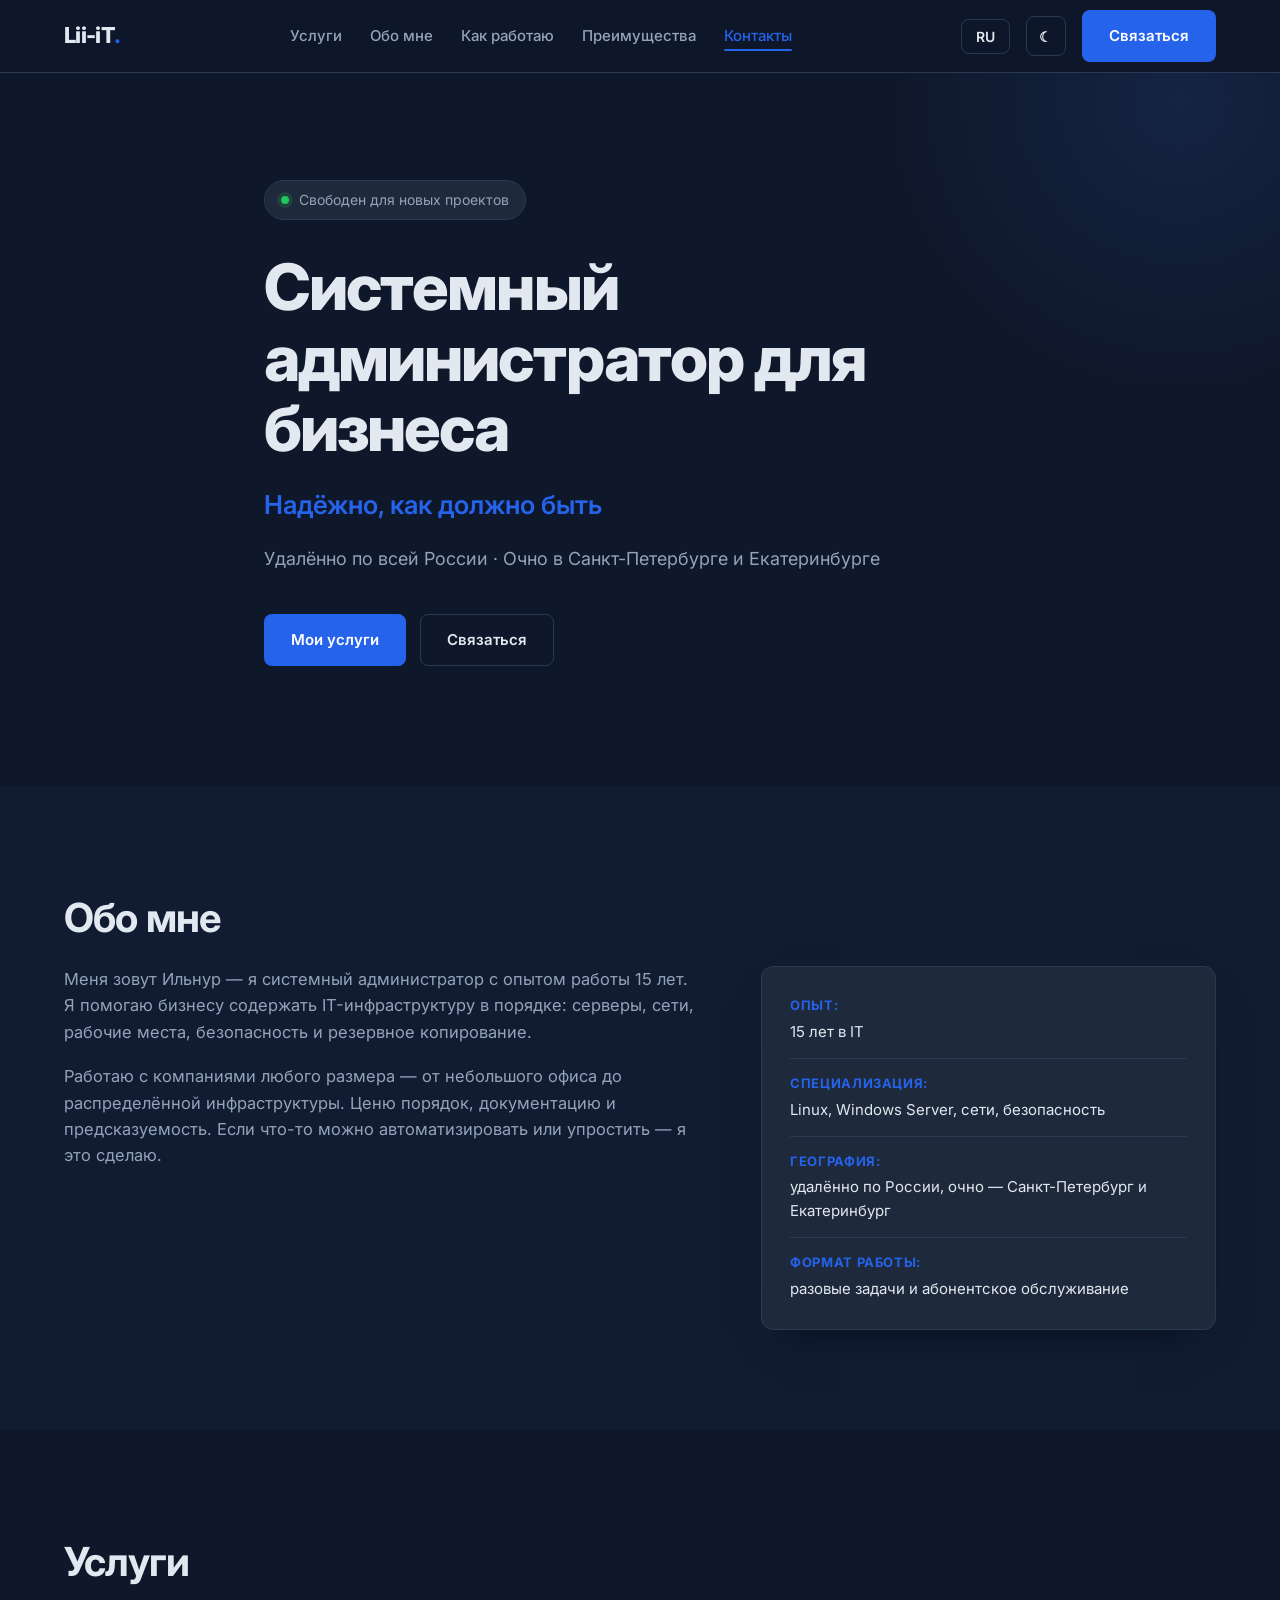
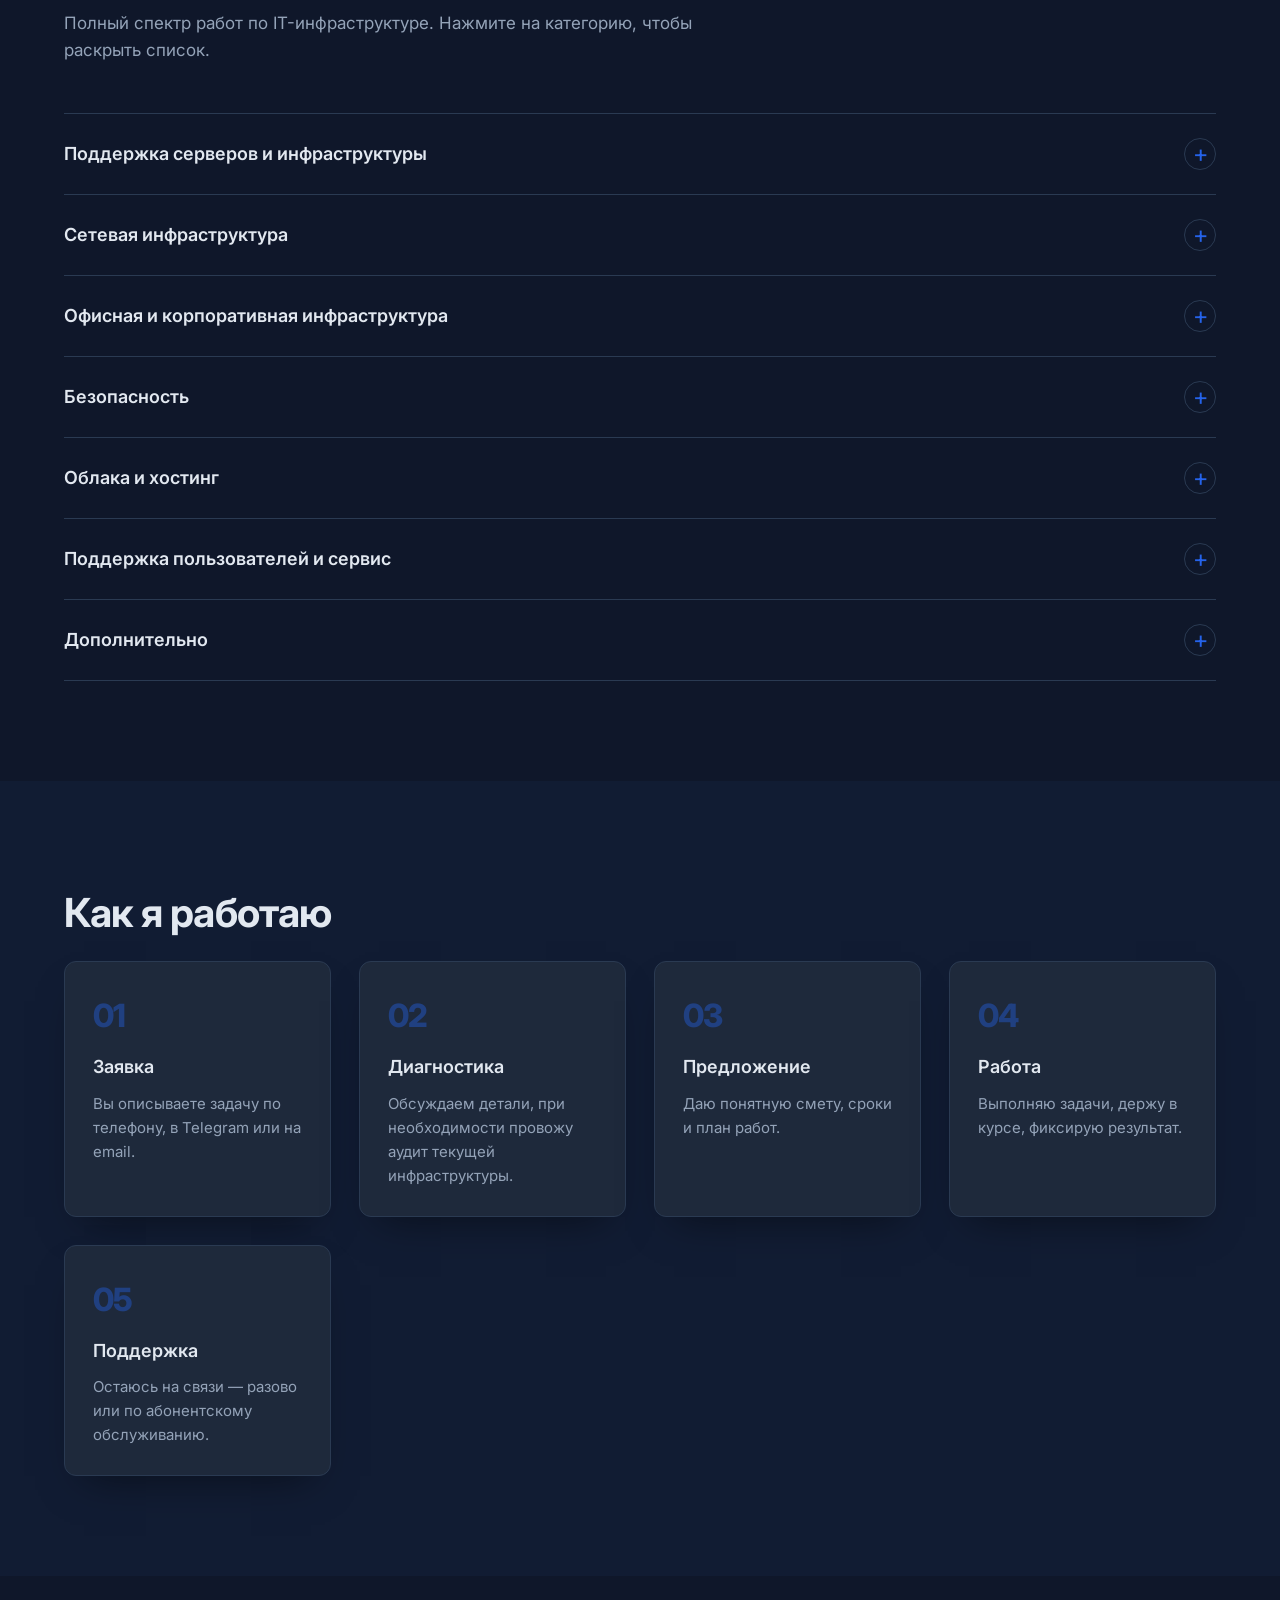
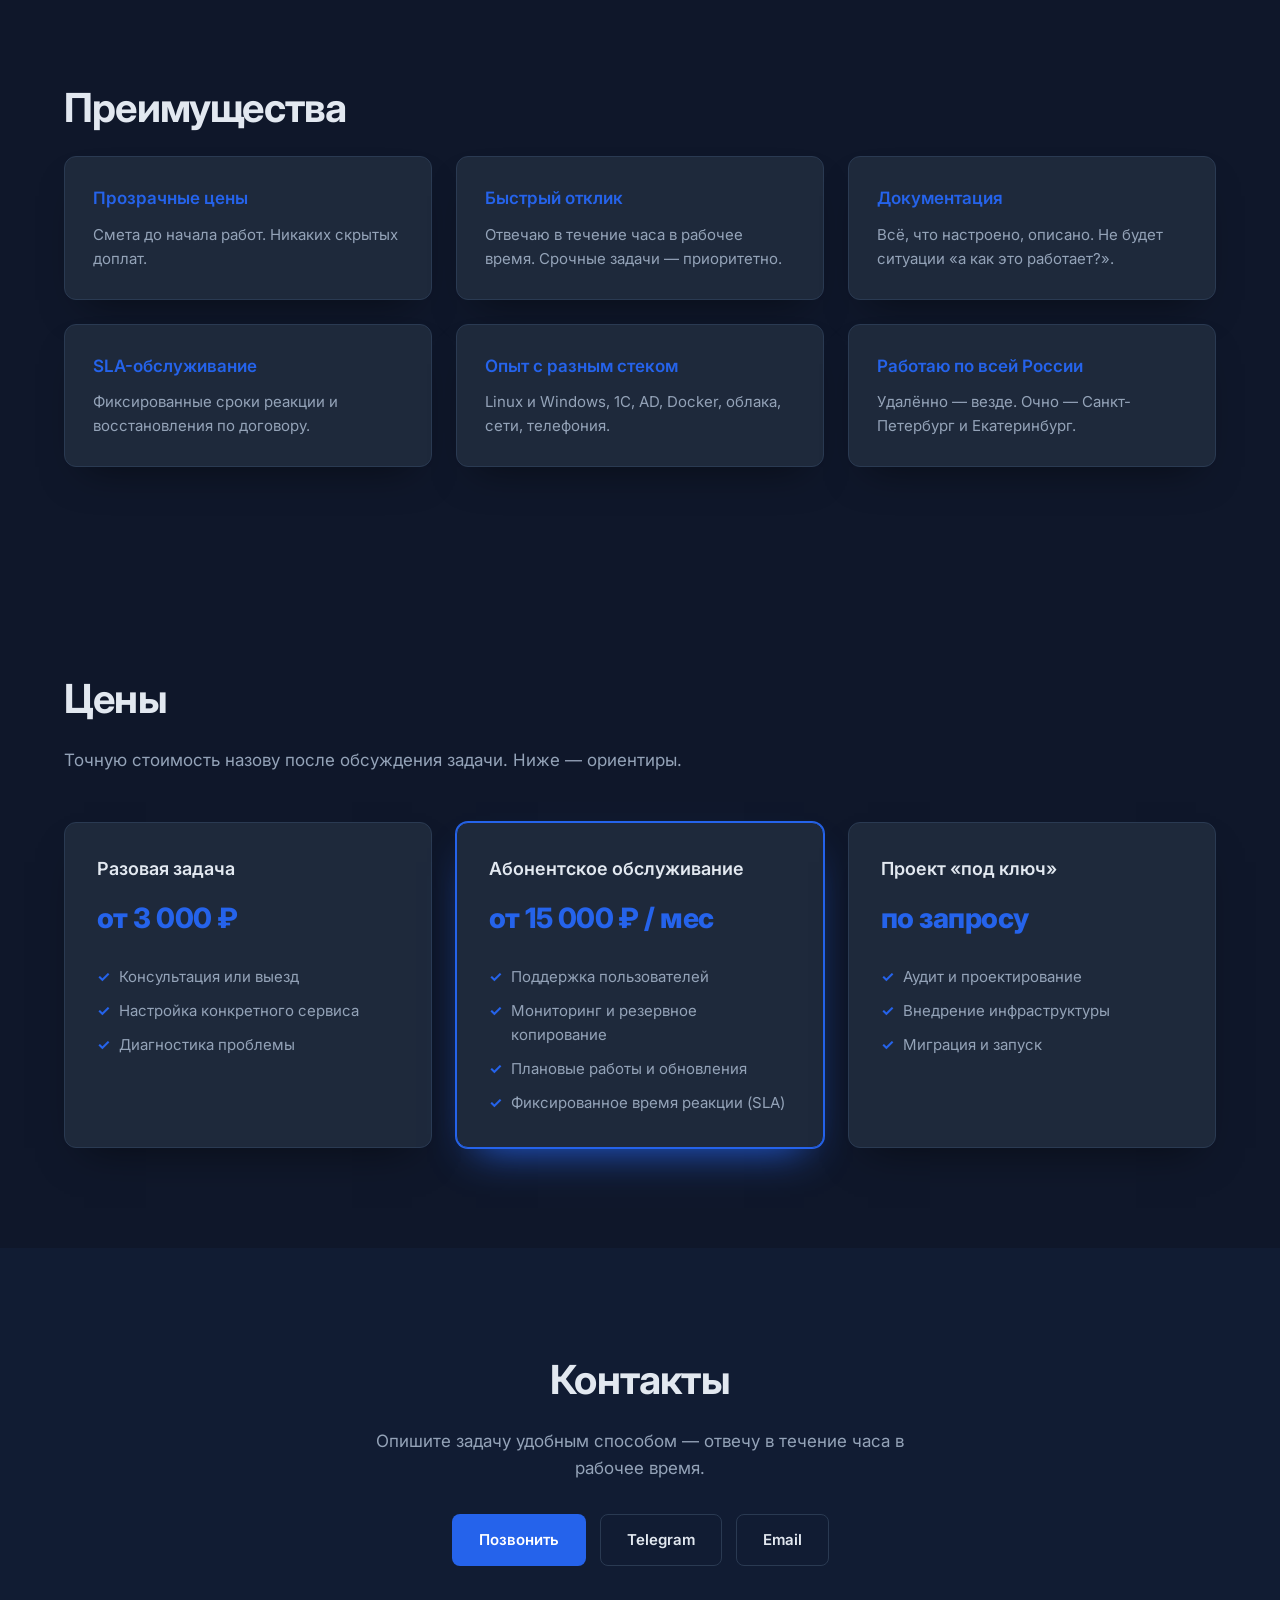
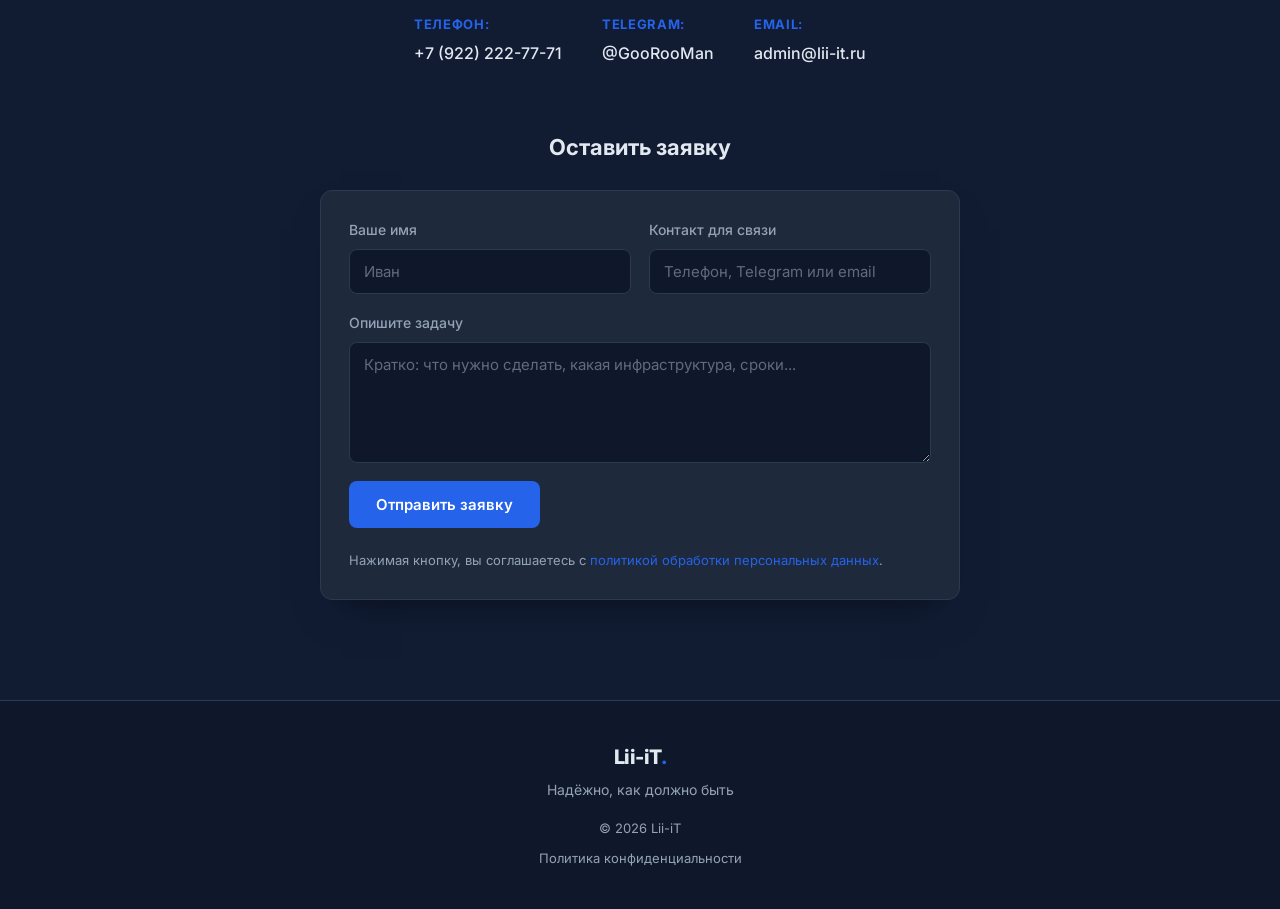
==== commit 61a3ef1e: "Audit pass 1: privacy policy, 404 page, aria fixes, AJAX form - Add privacy.html (152-FZ personal da" ====
--- a/index.html
+++ b/index.html
@@ -7,6 +7,10 @@
     <link rel="icon" type="image/svg+xml" href="img/favicon.svg">
     <link rel="apple-touch-icon" href="img/favicon.svg">
     <meta name="description" content="Системный администратор для бизнеса. Удалённо по всей России, очно в Санкт-Петербурге и Екатеринбурге. Серверы, сети, безопасность, поддержка.">
+    <link rel="canonical" href="https://lii-it.ru/">
+    <meta name="theme-color" content="#0f172a" media="(prefers-color-scheme: dark)">
+    <meta name="theme-color" content="#f1f5f9" media="(prefers-color-scheme: light)">
+    <meta name="format-detection" content="telephone=no">
 
     <!-- Open Graph -->
     <meta property="og:type" content="website">
@@ -14,6 +18,11 @@
     <meta property="og:description" content="Удалённо по всей России. Очно в Санкт-Петербурге и Екатеринбурге. Серверы, сети, безопасность, поддержка.">
     <meta property="og:image" content="https://lii-it.ru/img/og-image.png">
     <meta property="og:url" content="https://lii-it.ru/">
+    <meta property="og:site_name" content="Lii-iT">
+    <meta property="og:locale" content="ru_RU">
+    <meta property="og:image:width" content="1200">
+    <meta property="og:image:height" content="630">
+    <meta property="og:image:alt" content="Lii-iT — системный администратор для бизнеса">
 
     <!-- Twitter Card -->
     <meta name="twitter:card" content="summary_large_image">
@@ -104,10 +113,10 @@
             </nav>
 
             <div class="header__actions">
-                <button class="lang-switch" id="langSwitch" type="button" title="Сменить язык">
+                <button class="lang-switch" id="langSwitch" type="button" title="Сменить язык" aria-label="Сменить язык: русский / английский">
                     <span class="lang-switch__current">RU</span>
                 </button>
-                <button class="theme-switch" id="themeSwitch" type="button" title="Сменить тему">A</button>
+                <button class="theme-switch" id="themeSwitch" type="button" title="Сменить тему" aria-label="Переключить тему" aria-pressed="false">A</button>
                 <a href="#contacts" class="btn btn--primary" data-ru="Связаться" data-en="Contact me">Связаться</a>
                 <button class="burger" id="burger" type="button" aria-label="Меню">
                     <span></span>
@@ -210,11 +219,11 @@
             <div class="accordion">
 
                 <div class="accordion__item">
-                    <button class="accordion__header" type="button">
+                    <button class="accordion__header" type="button" aria-expanded="false" aria-controls="acc-panel-1" id="acc-btn-1">
                         <span data-ru="Поддержка серверов и инфраструктуры" data-en="Server & Infrastructure Support">Поддержка серверов и инфраструктуры</span>
                         <span class="accordion__icon">+</span>
                     </button>
-                    <div class="accordion__body">
+                    <div class="accordion__body" id="acc-panel-1" role="region" aria-labelledby="acc-btn-1">
                         <ul>
                             <li data-ru="Установка и настройка Windows Server / Linux (Ubuntu, Debian, CentOS)" data-en="Installation and configuration of Windows Server / Linux (Ubuntu, Debian, CentOS)">Установка и настройка Windows Server / Linux (Ubuntu, Debian, CentOS)</li>
                             <li data-ru="Настройка ролей: AD, DNS, DHCP, файловые серверы, RDS" data-en="Role configuration: AD, DNS, DHCP, file servers, RDS">Настройка ролей: AD, DNS, DHCP, файловые серверы, RDS</li>
@@ -230,11 +239,11 @@
                 </div>
 
                 <div class="accordion__item">
-                    <button class="accordion__header" type="button">
+                    <button class="accordion__header" type="button" aria-expanded="false" aria-controls="acc-panel-2" id="acc-btn-2">
                         <span data-ru="Сетевая инфраструктура" data-en="Network Infrastructure">Сетевая инфраструктура</span>
                         <span class="accordion__icon">+</span>
                     </button>
-                    <div class="accordion__body">
+                    <div class="accordion__body" id="acc-panel-2" role="region" aria-labelledby="acc-btn-2">
                         <ul>
                             <li data-ru="Настройка маршрутизаторов, коммутаторов, VLAN" data-en="Configuration of routers, switches, VLANs">Настройка маршрутизаторов, коммутаторов, VLAN</li>
                             <li data-ru="Настройка VPN: OpenVPN, WireGuard, IPsec" data-en="VPN setup: OpenVPN, WireGuard, IPsec">Настройка VPN: OpenVPN, WireGuard, IPsec</li>
@@ -247,11 +256,11 @@
                 </div>
 
                 <div class="accordion__item">
-                    <button class="accordion__header" type="button">
+                    <button class="accordion__header" type="button" aria-expanded="false" aria-controls="acc-panel-3" id="acc-btn-3">
                         <span data-ru="Офисная и корпоративная инфраструктура" data-en="Office & Corporate Infrastructure">Офисная и корпоративная инфраструктура</span>
                         <span class="accordion__icon">+</span>
                     </button>
-                    <div class="accordion__body">
+                    <div class="accordion__body" id="acc-panel-3" role="region" aria-labelledby="acc-btn-3">
                         <ul>
                             <li data-ru="Настройка рабочих мест (Windows, macOS, Linux)" data-en="Workstation setup (Windows, macOS, Linux)">Настройка рабочих мест (Windows, macOS, Linux)</li>
                             <li data-ru="Настройка Active Directory, групповые политики" data-en="Active Directory and Group Policy setup">Настройка Active Directory, групповые политики</li>
@@ -265,11 +274,11 @@
                 </div>
 
                 <div class="accordion__item">
-                    <button class="accordion__header" type="button">
+                    <button class="accordion__header" type="button" aria-expanded="false" aria-controls="acc-panel-4" id="acc-btn-4">
                         <span data-ru="Безопасность" data-en="Security">Безопасность</span>
                         <span class="accordion__icon">+</span>
                     </button>
-                    <div class="accordion__body">
+                    <div class="accordion__body" id="acc-panel-4" role="region" aria-labelledby="acc-btn-4">
                         <ul>
                             <li data-ru="Настройка антивирусной защиты" data-en="Antivirus protection setup">Настройка антивирусной защиты</li>
                             <li data-ru="Аудит безопасности и закрытие уязвимостей" data-en="Security audit and vulnerability remediation">Аудит безопасности и закрытие уязвимостей</li>
@@ -283,11 +292,11 @@
                 </div>
 
                 <div class="accordion__item">
-                    <button class="accordion__header" type="button">
+                    <button class="accordion__header" type="button" aria-expanded="false" aria-controls="acc-panel-5" id="acc-btn-5">
                         <span data-ru="Облака и хостинг" data-en="Cloud & Hosting">Облака и хостинг</span>
                         <span class="accordion__icon">+</span>
                     </button>
-                    <div class="accordion__body">
+                    <div class="accordion__body" id="acc-panel-5" role="region" aria-labelledby="acc-btn-5">
                         <ul>
                             <li data-ru="Развёртывание и сопровождение VPS/VDS" data-en="VPS/VDS deployment and maintenance">Развёртывание и сопровождение VPS/VDS</li>
                             <li data-ru="Настройка облачных сервисов (Yandex Cloud, Selectel, AWS и т.п.)" data-en="Cloud services setup (Yandex Cloud, Selectel, AWS, etc.)">Настройка облачных сервисов (Yandex Cloud, Selectel, AWS и т.п.)</li>
@@ -299,11 +308,11 @@
                 </div>
 
                 <div class="accordion__item">
-                    <button class="accordion__header" type="button">
+                    <button class="accordion__header" type="button" aria-expanded="false" aria-controls="acc-panel-6" id="acc-btn-6">
                         <span data-ru="Поддержка пользователей и сервис" data-en="User Support & Service">Поддержка пользователей и сервис</span>
                         <span class="accordion__icon">+</span>
                     </button>
-                    <div class="accordion__body">
+                    <div class="accordion__body" id="acc-panel-6" role="region" aria-labelledby="acc-btn-6">
                         <ul>
                             <li data-ru="Удалённая и выездная поддержка" data-en="Remote and on-site support">Удалённая и выездная поддержка</li>
                             <li data-ru="Helpdesk / техподдержка пользователей" data-en="Helpdesk / user technical support">Helpdesk / техподдержка пользователей</li>
@@ -316,11 +325,11 @@
                 </div>
 
                 <div class="accordion__item">
-                    <button class="accordion__header" type="button">
+                    <button class="accordion__header" type="button" aria-expanded="false" aria-controls="acc-panel-7" id="acc-btn-7">
                         <span data-ru="Дополнительно" data-en="Additional Services">Дополнительно</span>
                         <span class="accordion__icon">+</span>
                     </button>
-                    <div class="accordion__body">
+                    <div class="accordion__body" id="acc-panel-7" role="region" aria-labelledby="acc-btn-7">
                         <ul>
                             <li data-ru="Настройка IP-телефонии (Asterisk, FreePBX)" data-en="IP telephony setup (Asterisk, FreePBX)">Настройка IP-телефонии (Asterisk, FreePBX)</li>
                             <li data-ru="Настройка видеонаблюдения" data-en="Video surveillance setup">Настройка видеонаблюдения</li>
@@ -546,10 +555,13 @@
                         <span data-ru="Отправить заявку" data-en="Send request">Отправить заявку</span>
                     </button>
 
-                    <p class="contact-form__note"
-                       data-ru="Нажимая кнопку, вы соглашаетесь на обработку персональных данных."
-                       data-en="By clicking the button, you agree to personal data processing.">
-                        Нажимая кнопку, вы соглашаетесь на обработку персональных данных.
+                    <p class="contact-form__status" id="formStatus" role="status" aria-live="polite" hidden></p>
+
+                    <p class="contact-form__note">
+                        <span data-ru="Нажимая кнопку, вы соглашаетесь с"
+                              data-en="By clicking the button, you agree to the">Нажимая кнопку, вы соглашаетесь с</span>
+                        <a href="privacy.html" data-ru="политикой обработки персональных данных"
+                           data-en="personal data processing policy">политикой обработки персональных данных</a>.
                     </p>
                 </form>
             </div>
@@ -568,6 +580,10 @@
                 Надёжно, как должно быть
             </p>
             <p class="footer__copy">© <span id="year"></span> Lii-iT</p>
+            <p class="footer__links">
+                <a href="privacy.html" data-ru="Политика конфиденциальности"
+                   data-en="Privacy policy">Политика конфиденциальности</a>
+            </p>
         </div>
     </footer>
 
--- a/css/style.css
+++ b/css/style.css
@@ -45,7 +45,7 @@
     --accent-soft:     rgba(37, 99, 235, 0.10);
     --header-bg:       rgba(241, 245, 249, 0.95);
     --text:            #0f172a;
-    --text-muted:      #64748b;
+    --text-muted:      #475569;
     --shadow:          0 4px 16px -4px rgba(15, 23, 42, 0.08);
 }
 
@@ -696,6 +696,24 @@
 .footer__copy {
     color: var(--text-muted);
     font-size: 13px;
+}
+
+.footer__links {
+    margin-top: 10px;
+    font-size: 13px;
+}
+
+.footer__links a {
+    color: var(--text-muted);
+    text-decoration: none;
+    border-bottom: 1px solid transparent;
+    transition: color var(--transition), border-color var(--transition);
+}
+
+.footer__links a:hover,
+.footer__links a:focus-visible {
+    color: var(--accent);
+    border-bottom-color: currentColor;
 }
 
 /* ============================================================
@@ -1094,3 +1112,141 @@
         align-self: stretch;
     }
 }
+
+/* ============================================================
+   14. СТАТУС ОТПРАВКИ ФОРМЫ
+   ============================================================ */
+
+.contact-form__status {
+    margin-top: 14px;
+    padding: 12px 16px;
+    border-radius: var(--radius-sm);
+    font-size: 15px;
+    line-height: 1.5;
+    border: 1px solid var(--border);
+    background: var(--card);
+    color: var(--text);
+}
+
+.contact-form__status--ok {
+    border-color: var(--success);
+    color: var(--text);
+}
+
+.contact-form__status--error {
+    border-color: #ef4444;
+    color: var(--text);
+}
+
+.contact-form__submit[disabled] {
+    opacity: 0.6;
+    cursor: not-allowed;
+}
+
+/* ============================================================
+   15. ВНУТРЕННИЕ СТРАНИЦЫ (политика, 404)
+   ============================================================ */
+
+.legal {
+    padding: 140px 0 100px;
+    background: var(--bg);
+}
+
+.legal__inner {
+    max-width: 760px;
+}
+
+.legal h1 {
+    font-size: clamp(28px, 4vw, 38px);
+    font-weight: 700;
+    letter-spacing: -0.02em;
+    margin-bottom: 12px;
+}
+
+.legal__updated {
+    color: var(--text-muted);
+    font-size: 14px;
+    margin-bottom: 40px;
+}
+
+.legal h2 {
+    font-size: 20px;
+    font-weight: 600;
+    margin: 36px 0 12px;
+}
+
+.legal p,
+.legal li {
+    color: var(--text-muted);
+    font-size: 16px;
+    line-height: 1.7;
+}
+
+.legal p {
+    margin-bottom: 14px;
+}
+
+.legal ul {
+    margin: 0 0 16px;
+    padding-left: 22px;
+    list-style: disc;
+}
+
+.legal li {
+    margin-bottom: 8px;
+}
+
+.legal a {
+    color: var(--accent);
+    text-decoration: none;
+    border-bottom: 1px solid rgba(37, 99, 235, 0.35);
+}
+
+.legal a:hover {
+    border-bottom-color: currentColor;
+}
+
+.legal__back {
+    display: inline-flex;
+    align-items: center;
+    gap: 8px;
+    margin-top: 44px;
+    font-size: 15px;
+    color: var(--accent);
+    text-decoration: none;
+}
+
+.legal__back:hover {
+    text-decoration: underline;
+}
+
+.notfound {
+    min-height: 100vh;
+    display: flex;
+    align-items: center;
+    justify-content: center;
+    text-align: center;
+    padding: 100px 24px;
+}
+
+.notfound__code {
+    font-size: clamp(64px, 14vw, 120px);
+    font-weight: 800;
+    letter-spacing: -0.04em;
+    line-height: 1;
+    color: var(--accent);
+    margin-bottom: 16px;
+}
+
+.notfound h1 {
+    font-size: clamp(22px, 4vw, 32px);
+    font-weight: 700;
+    margin-bottom: 12px;
+}
+
+.notfound p {
+    color: var(--text-muted);
+    font-size: 17px;
+    margin-bottom: 32px;
+    max-width: 520px;
+}
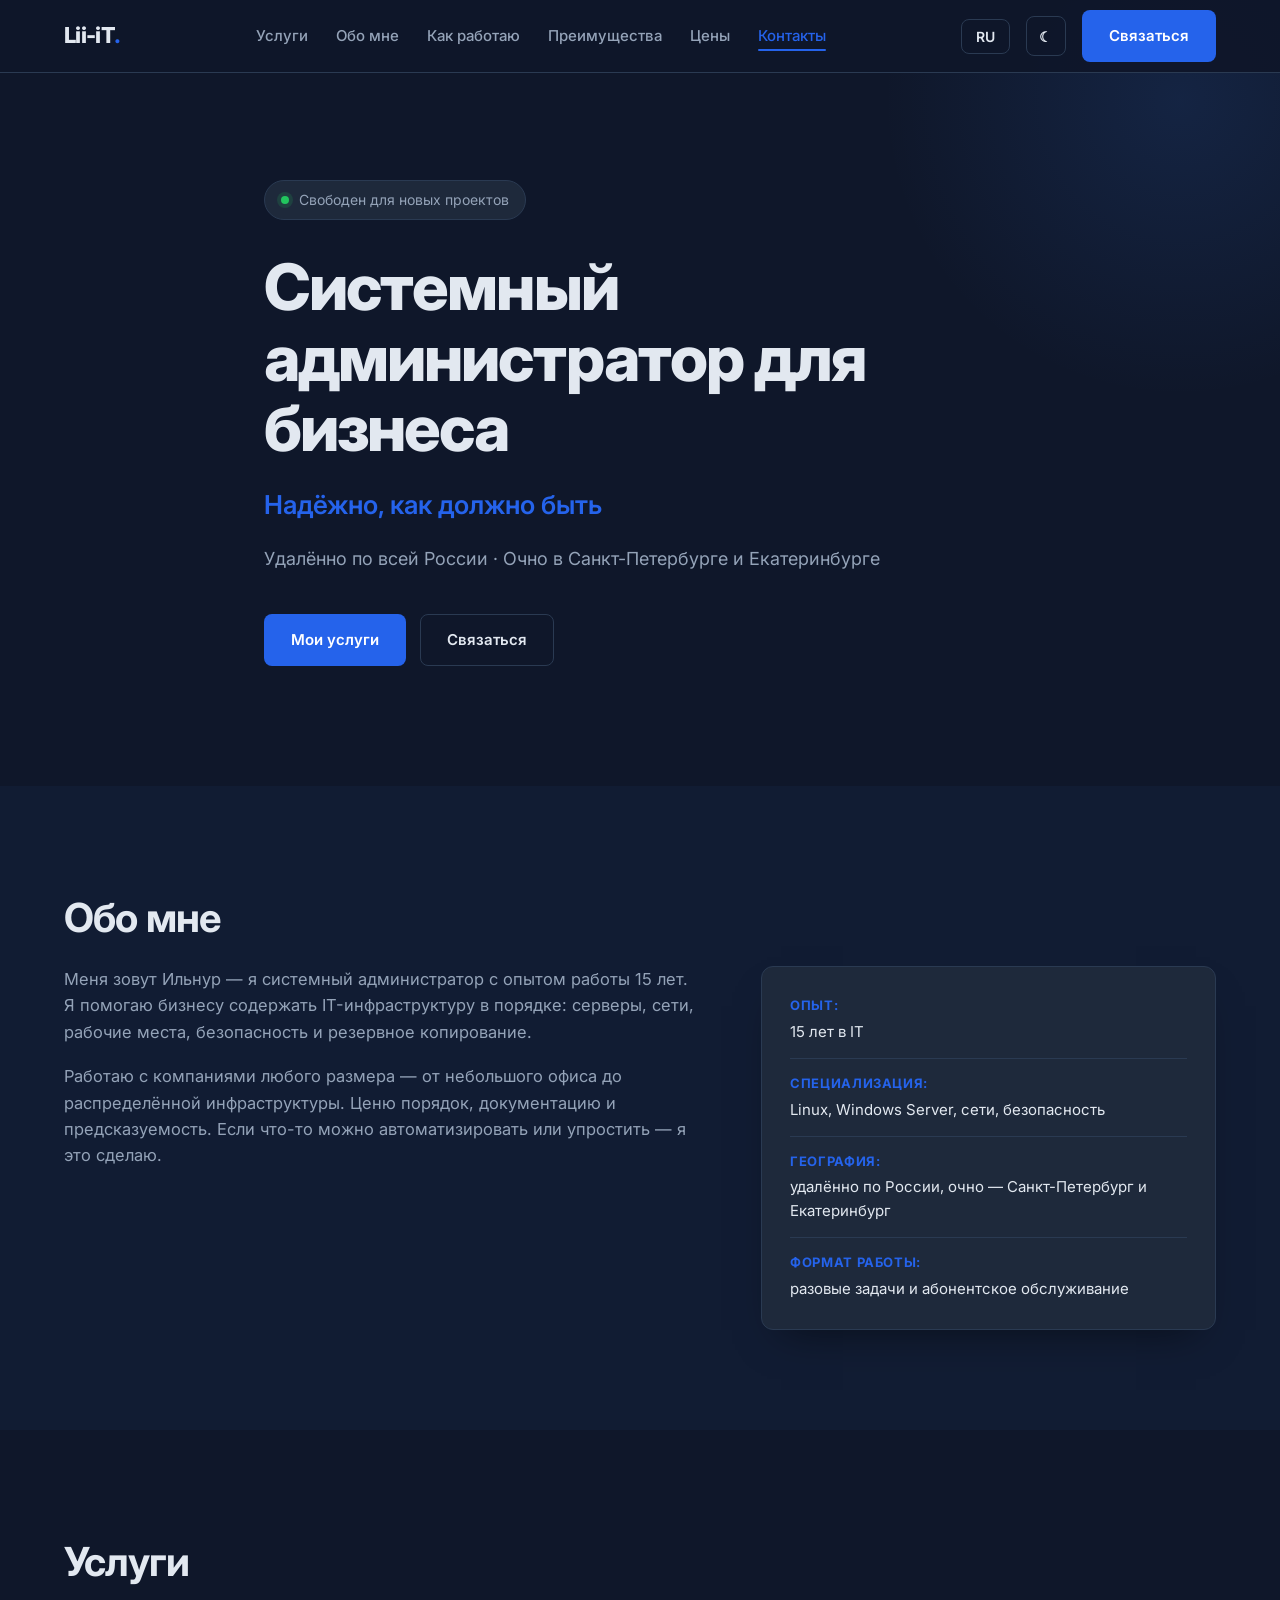
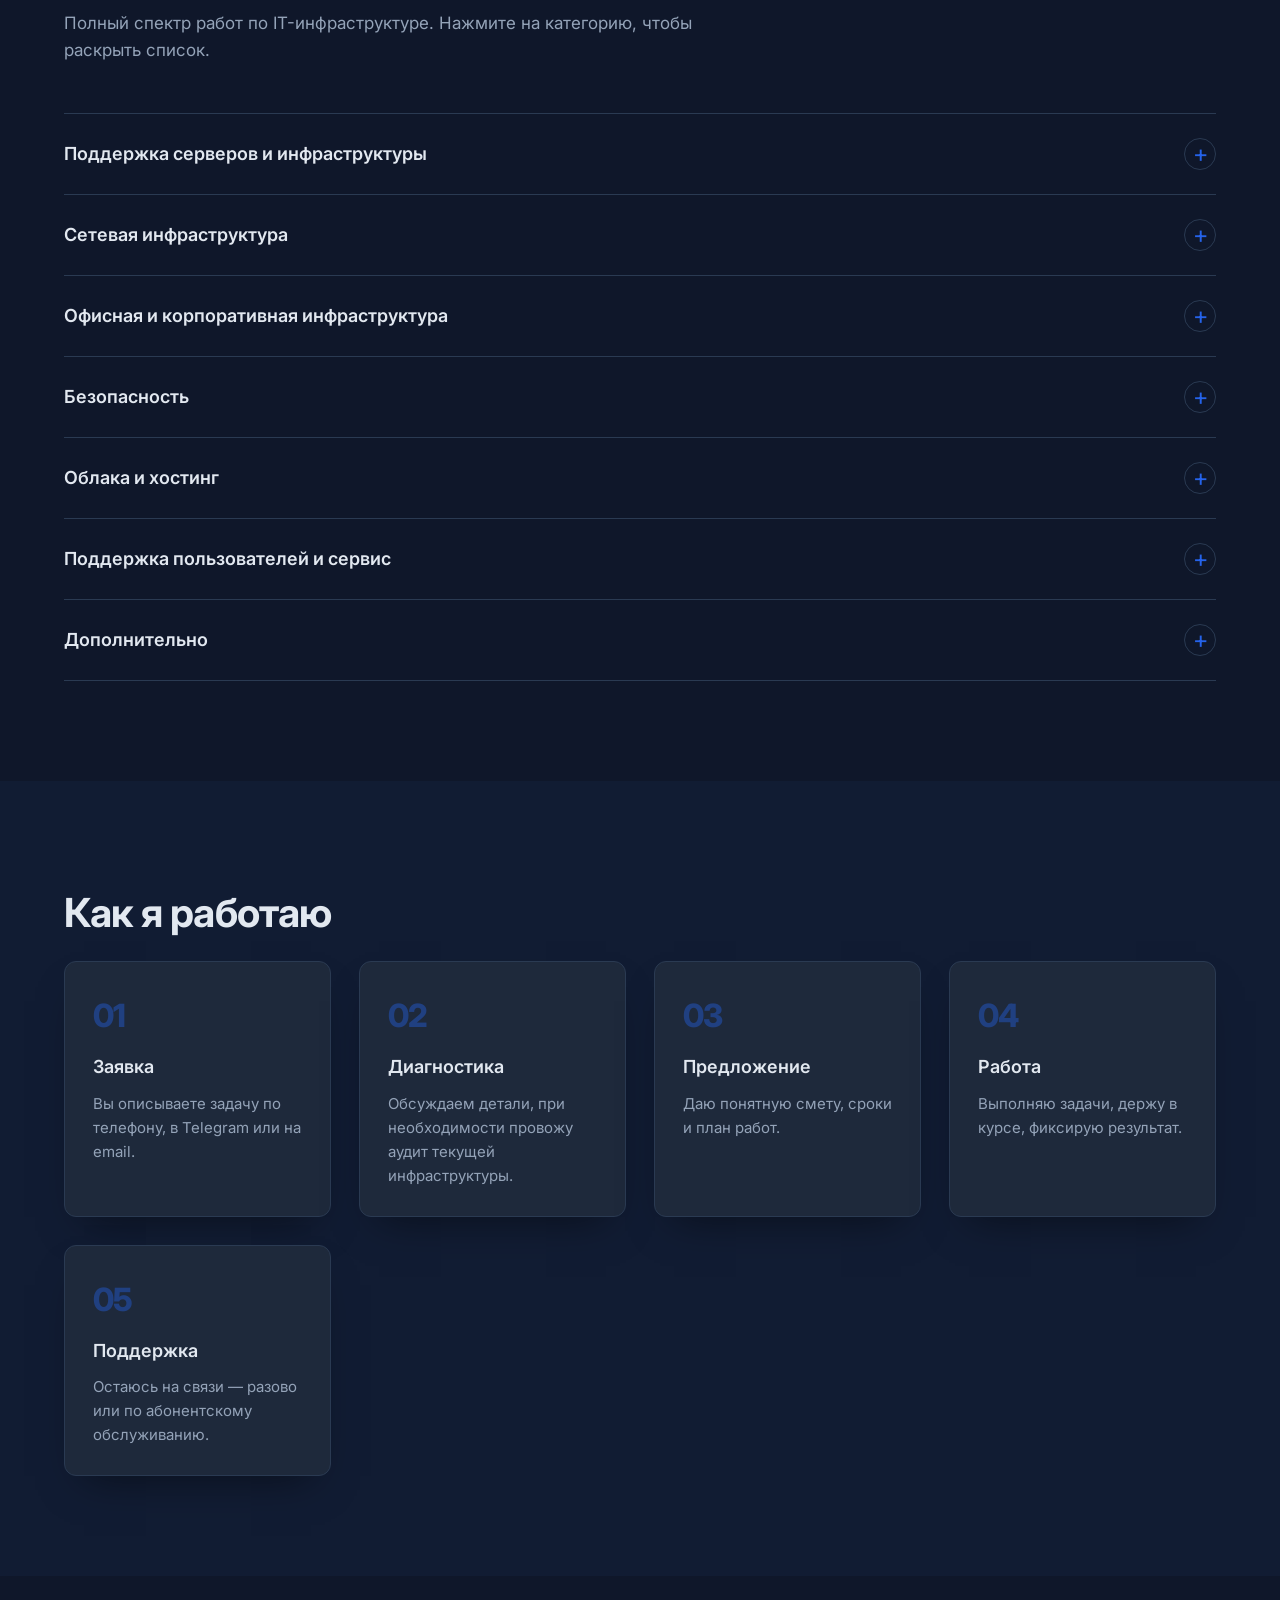
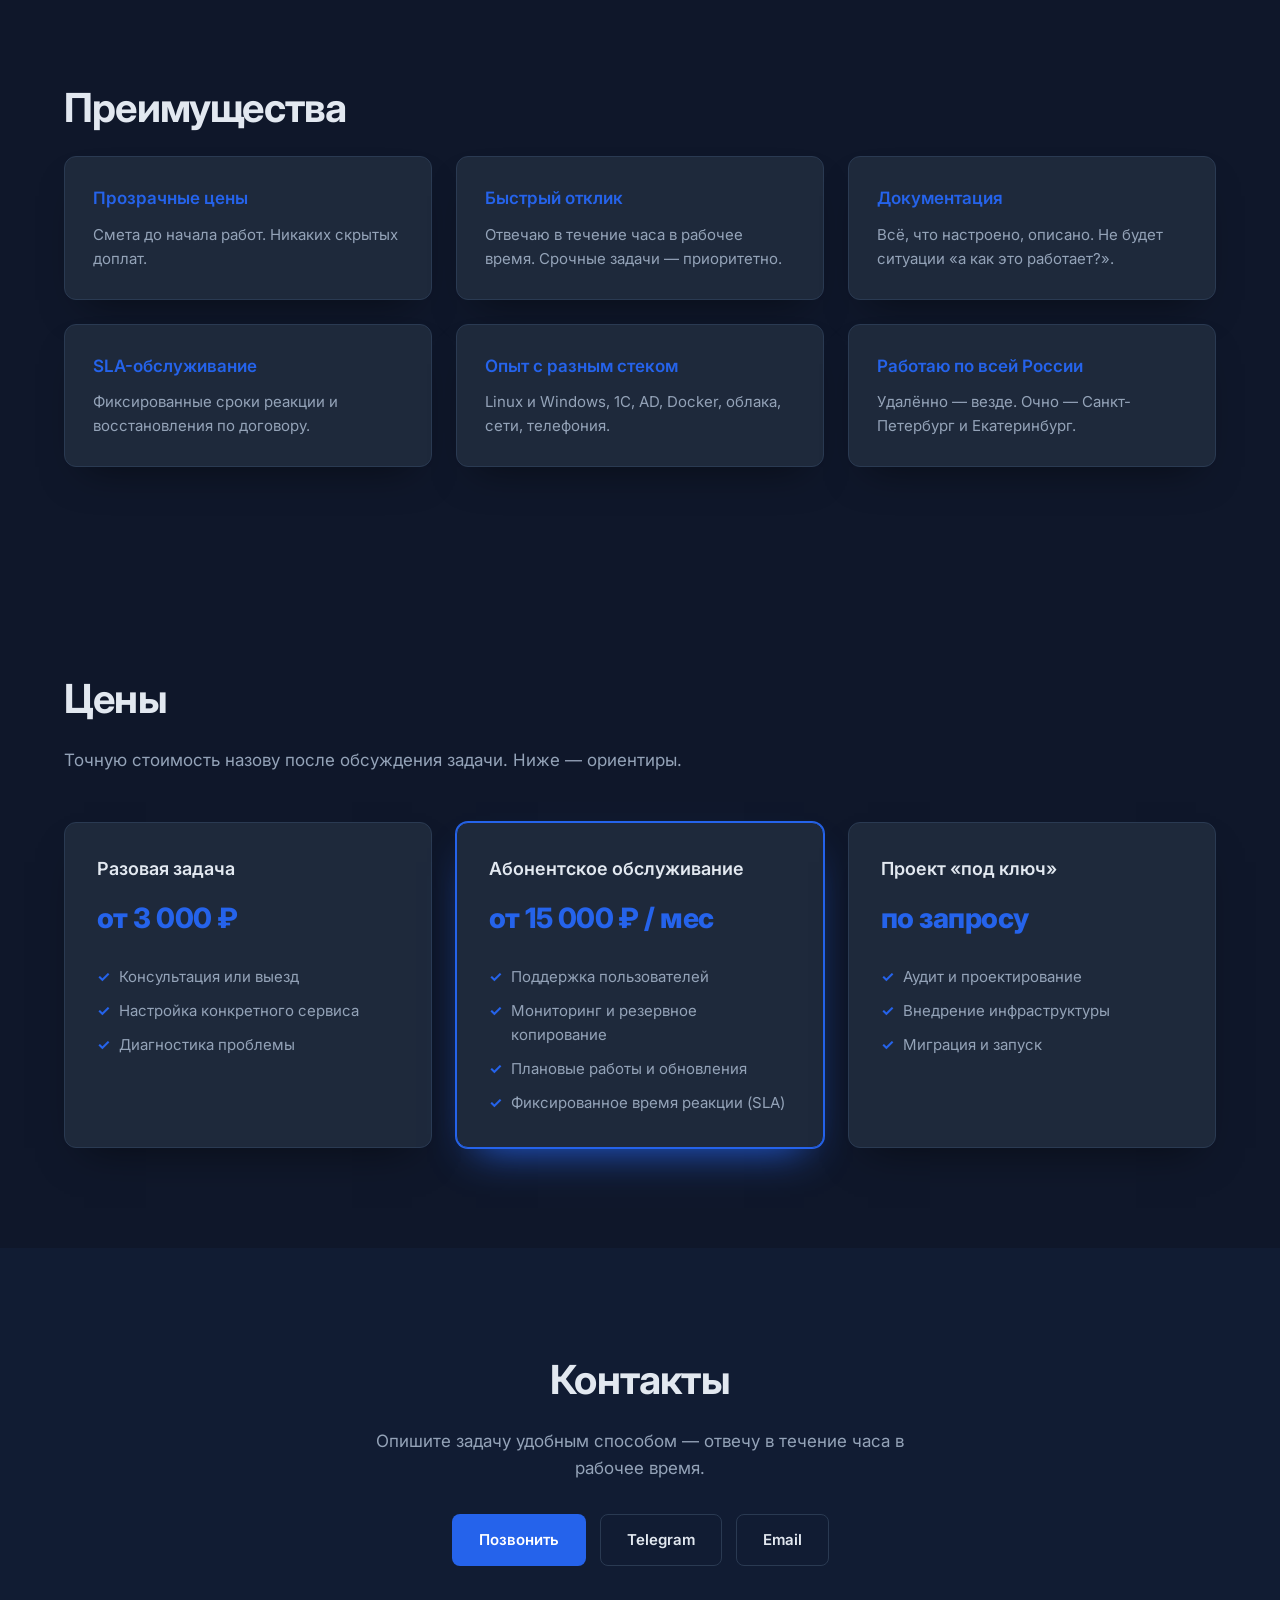
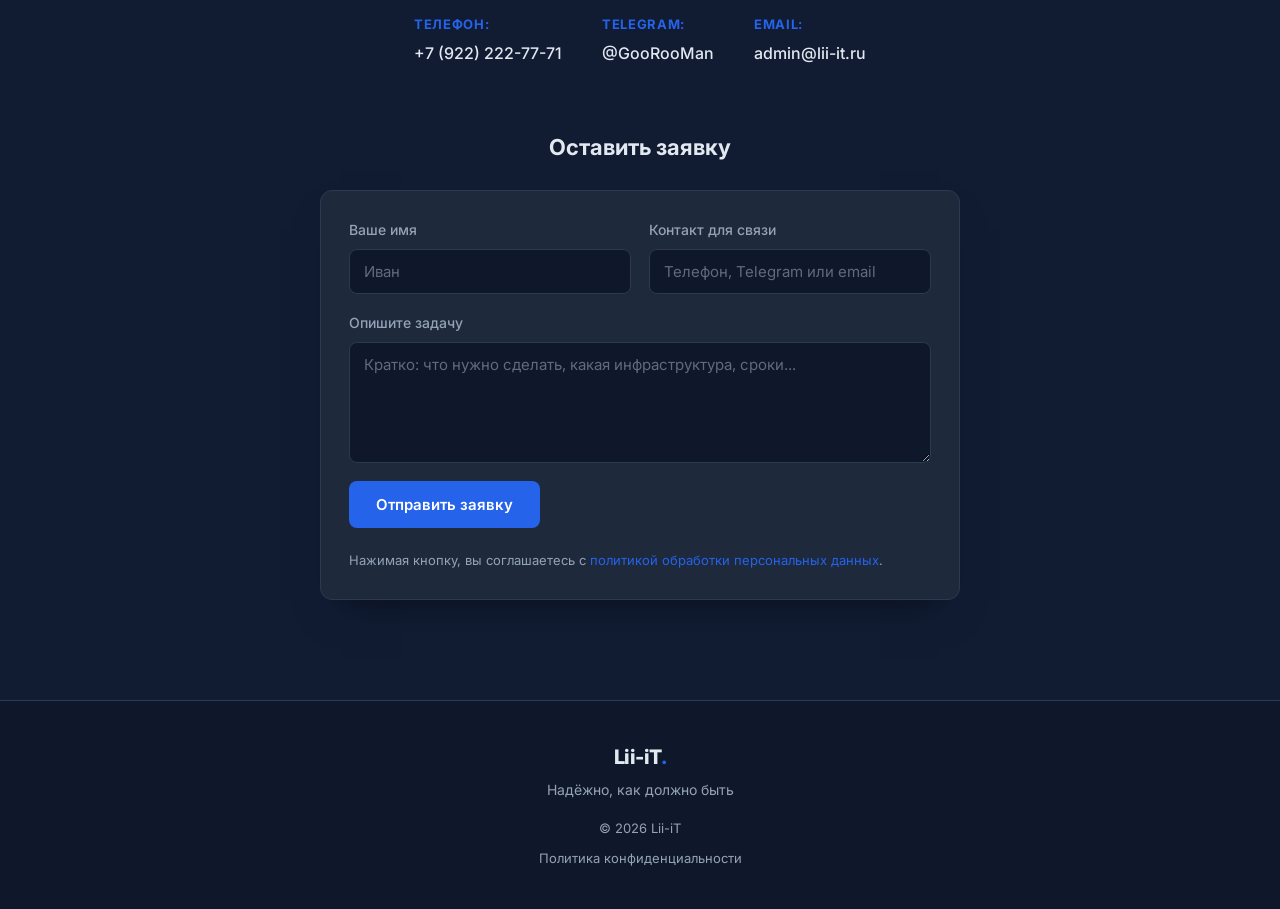
==== commit bb925607: "Add Pricing to the header navigation" ====
--- a/index.html
+++ b/index.html
@@ -108,6 +108,7 @@
                     <li><a href="#about" data-ru="Обо мне" data-en="About">Обо мне</a></li>
                     <li><a href="#process" data-ru="Как работаю" data-en="Process">Как работаю</a></li>
                     <li><a href="#benefits" data-ru="Преимущества" data-en="Benefits">Преимущества</a></li>
+                    <li><a href="#pricing" data-ru="Цены" data-en="Pricing">Цены</a></li>
                     <li><a href="#contacts" data-ru="Контакты" data-en="Contacts">Контакты</a></li>
                 </ul>
             </nav>
@@ -560,7 +561,7 @@
                     <p class="contact-form__note">
                         <span data-ru="Нажимая кнопку, вы соглашаетесь с"
                               data-en="By clicking the button, you agree to the">Нажимая кнопку, вы соглашаетесь с</span>
-                        <a href="privacy.html" data-ru="политикой обработки персональных данных"
+                        <a href="/privacy" data-ru="политикой обработки персональных данных"
                            data-en="personal data processing policy">политикой обработки персональных данных</a>.
                     </p>
                 </form>
@@ -581,7 +582,7 @@
             </p>
             <p class="footer__copy">© <span id="year"></span> Lii-iT</p>
             <p class="footer__links">
-                <a href="privacy.html" data-ru="Политика конфиденциальности"
+                <a href="/privacy" data-ru="Политика конфиденциальности"
                    data-en="Privacy policy">Политика конфиденциальности</a>
             </p>
         </div>
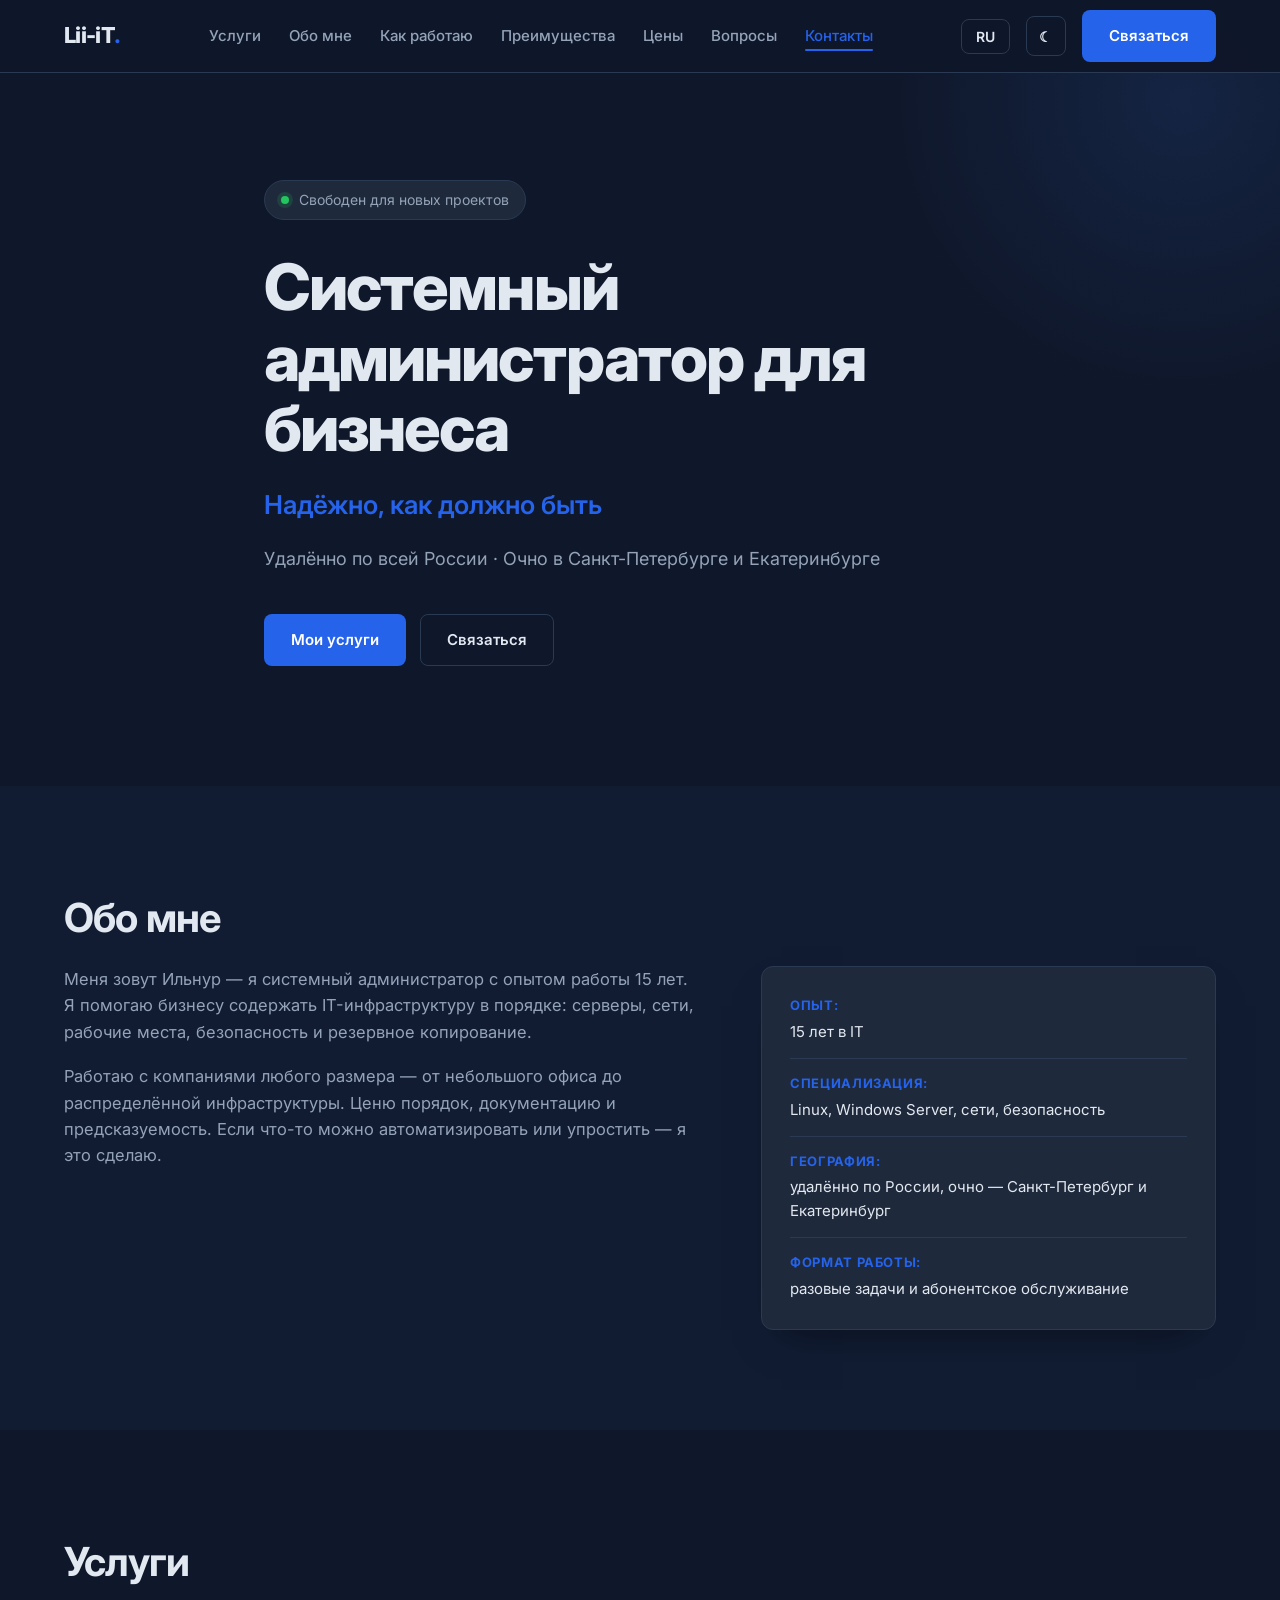
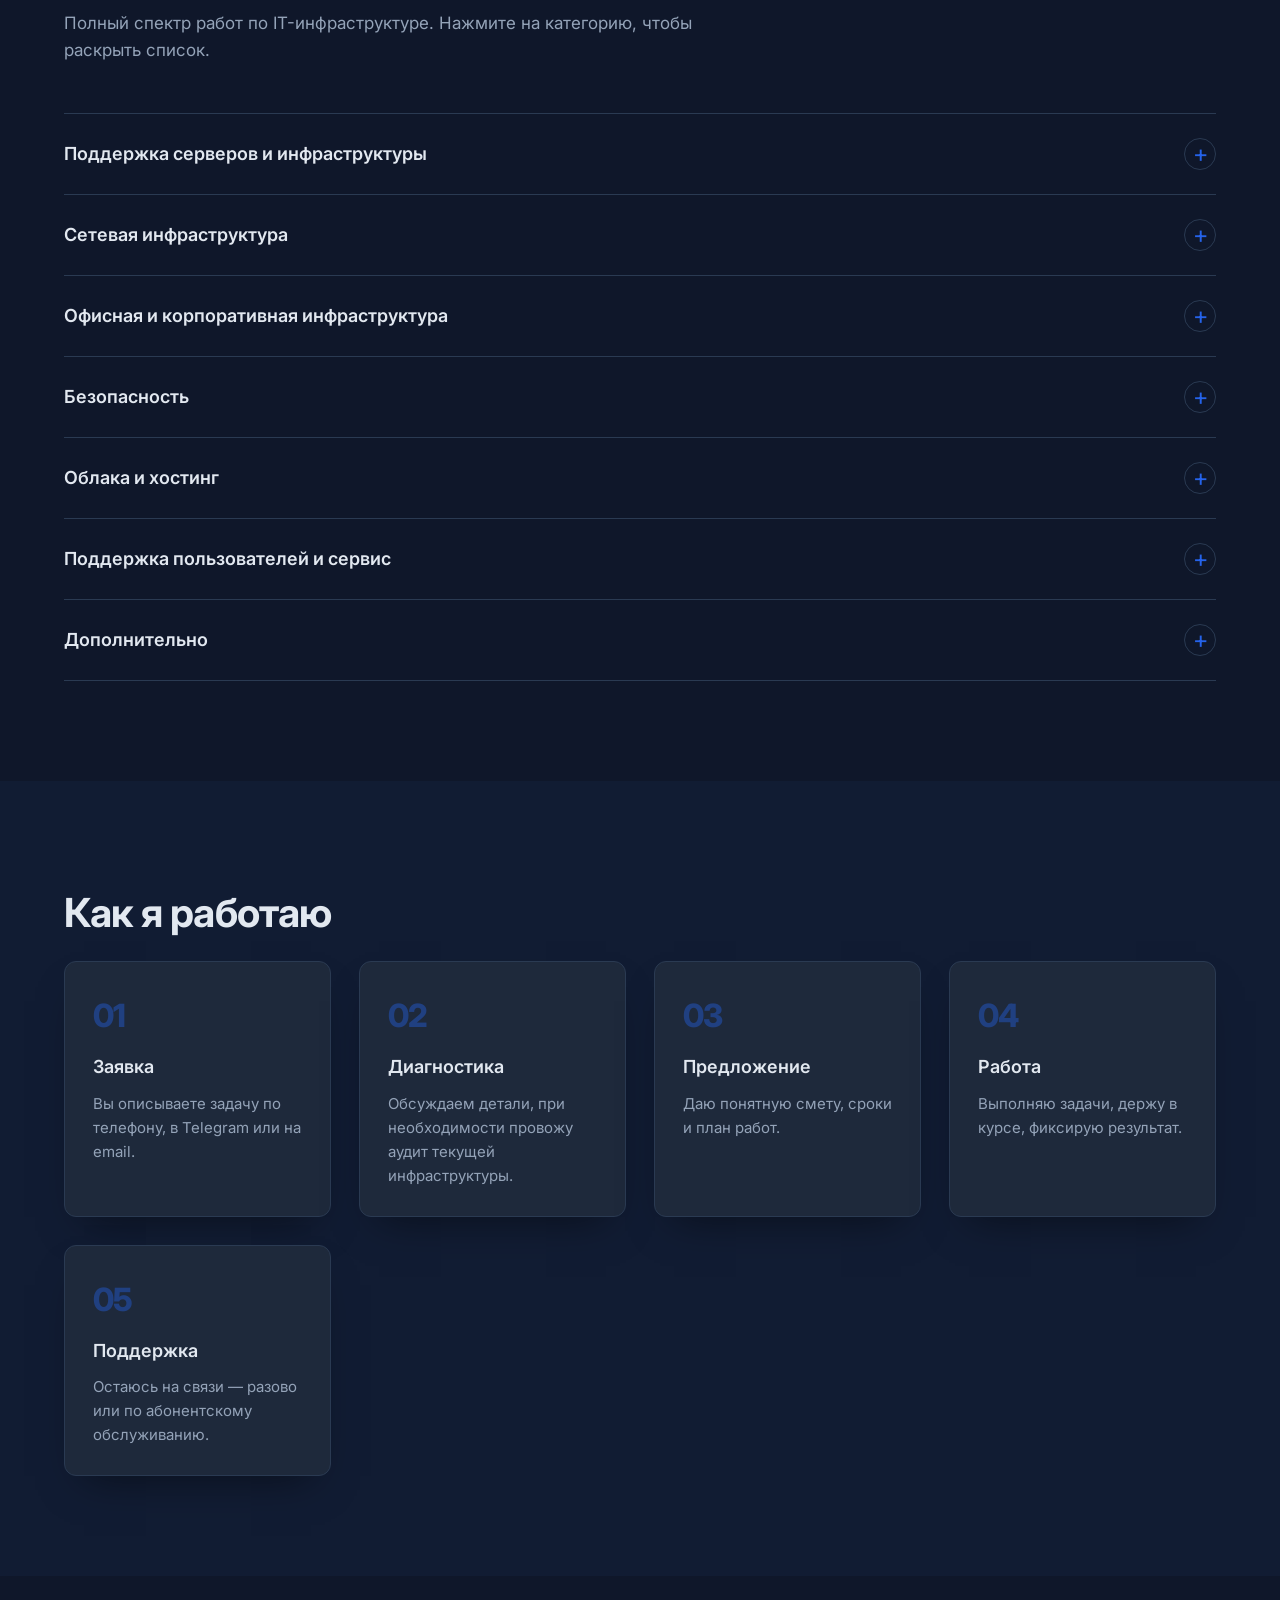
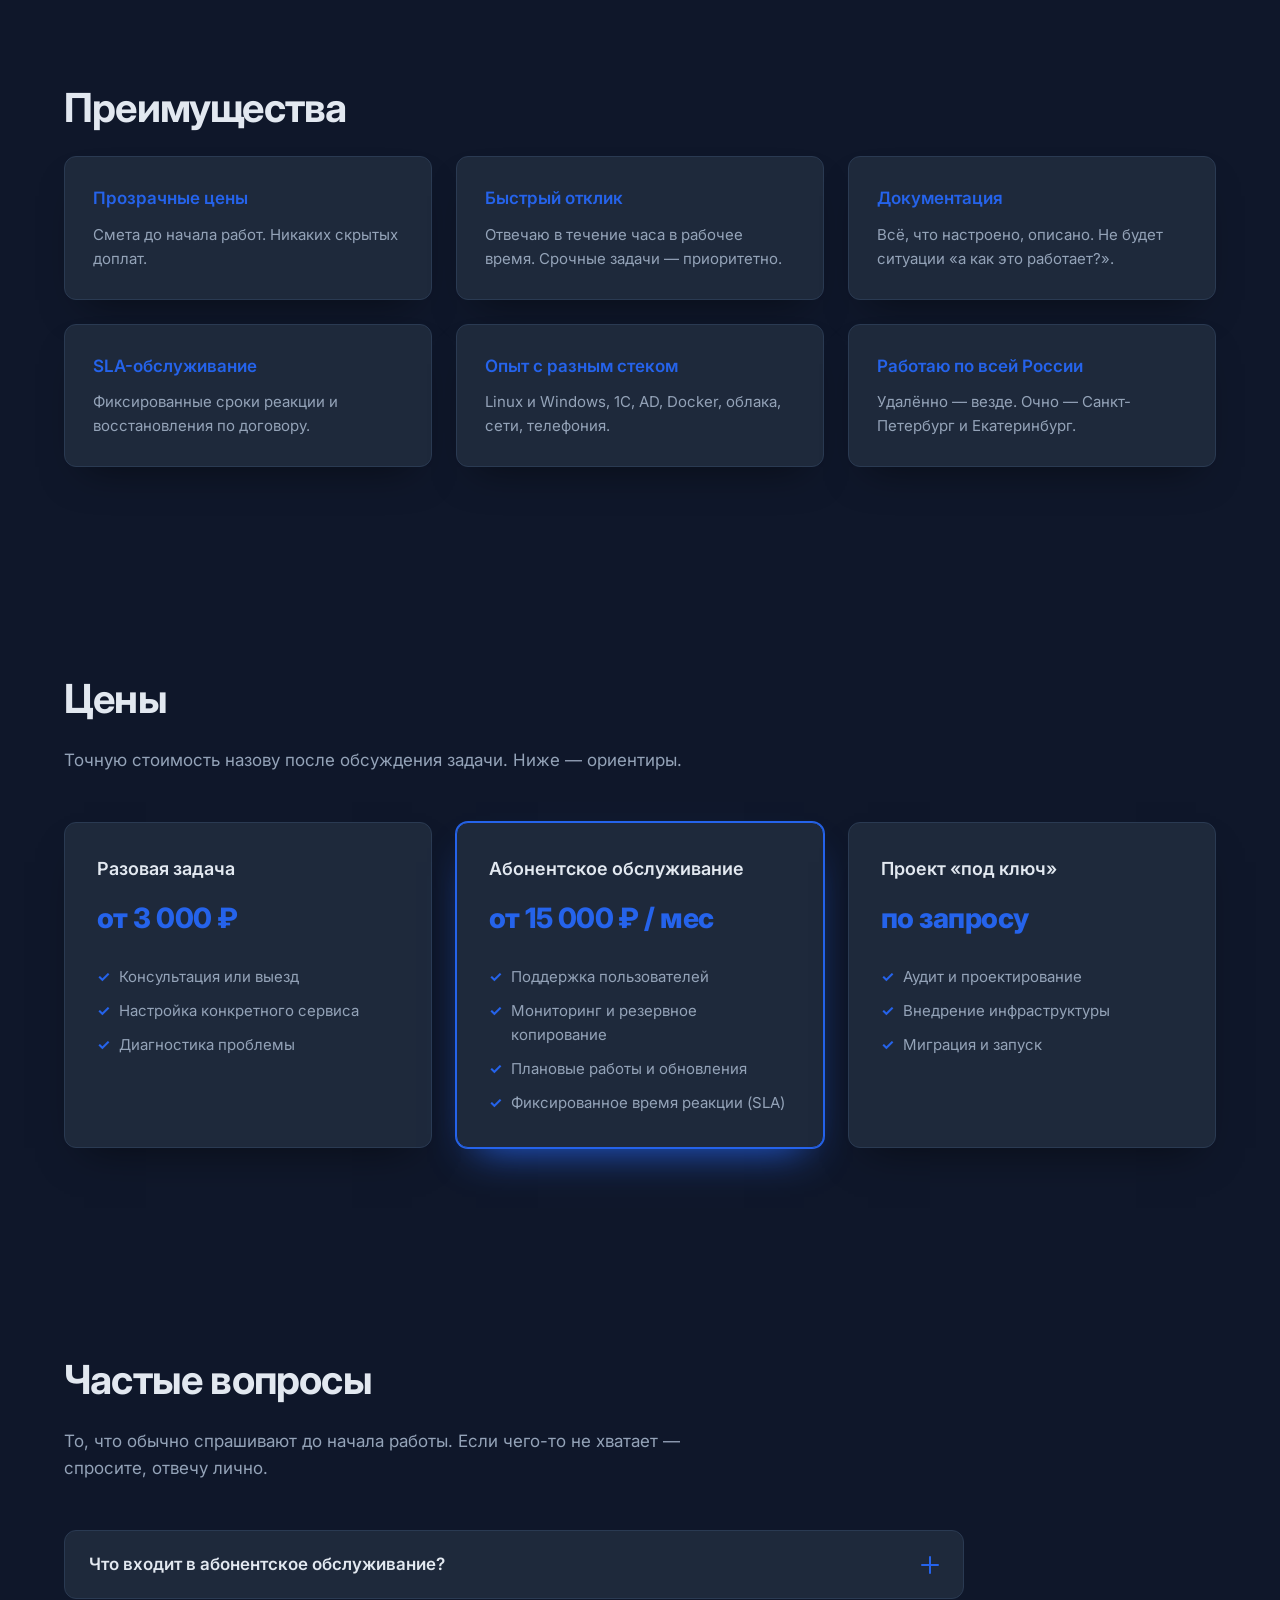
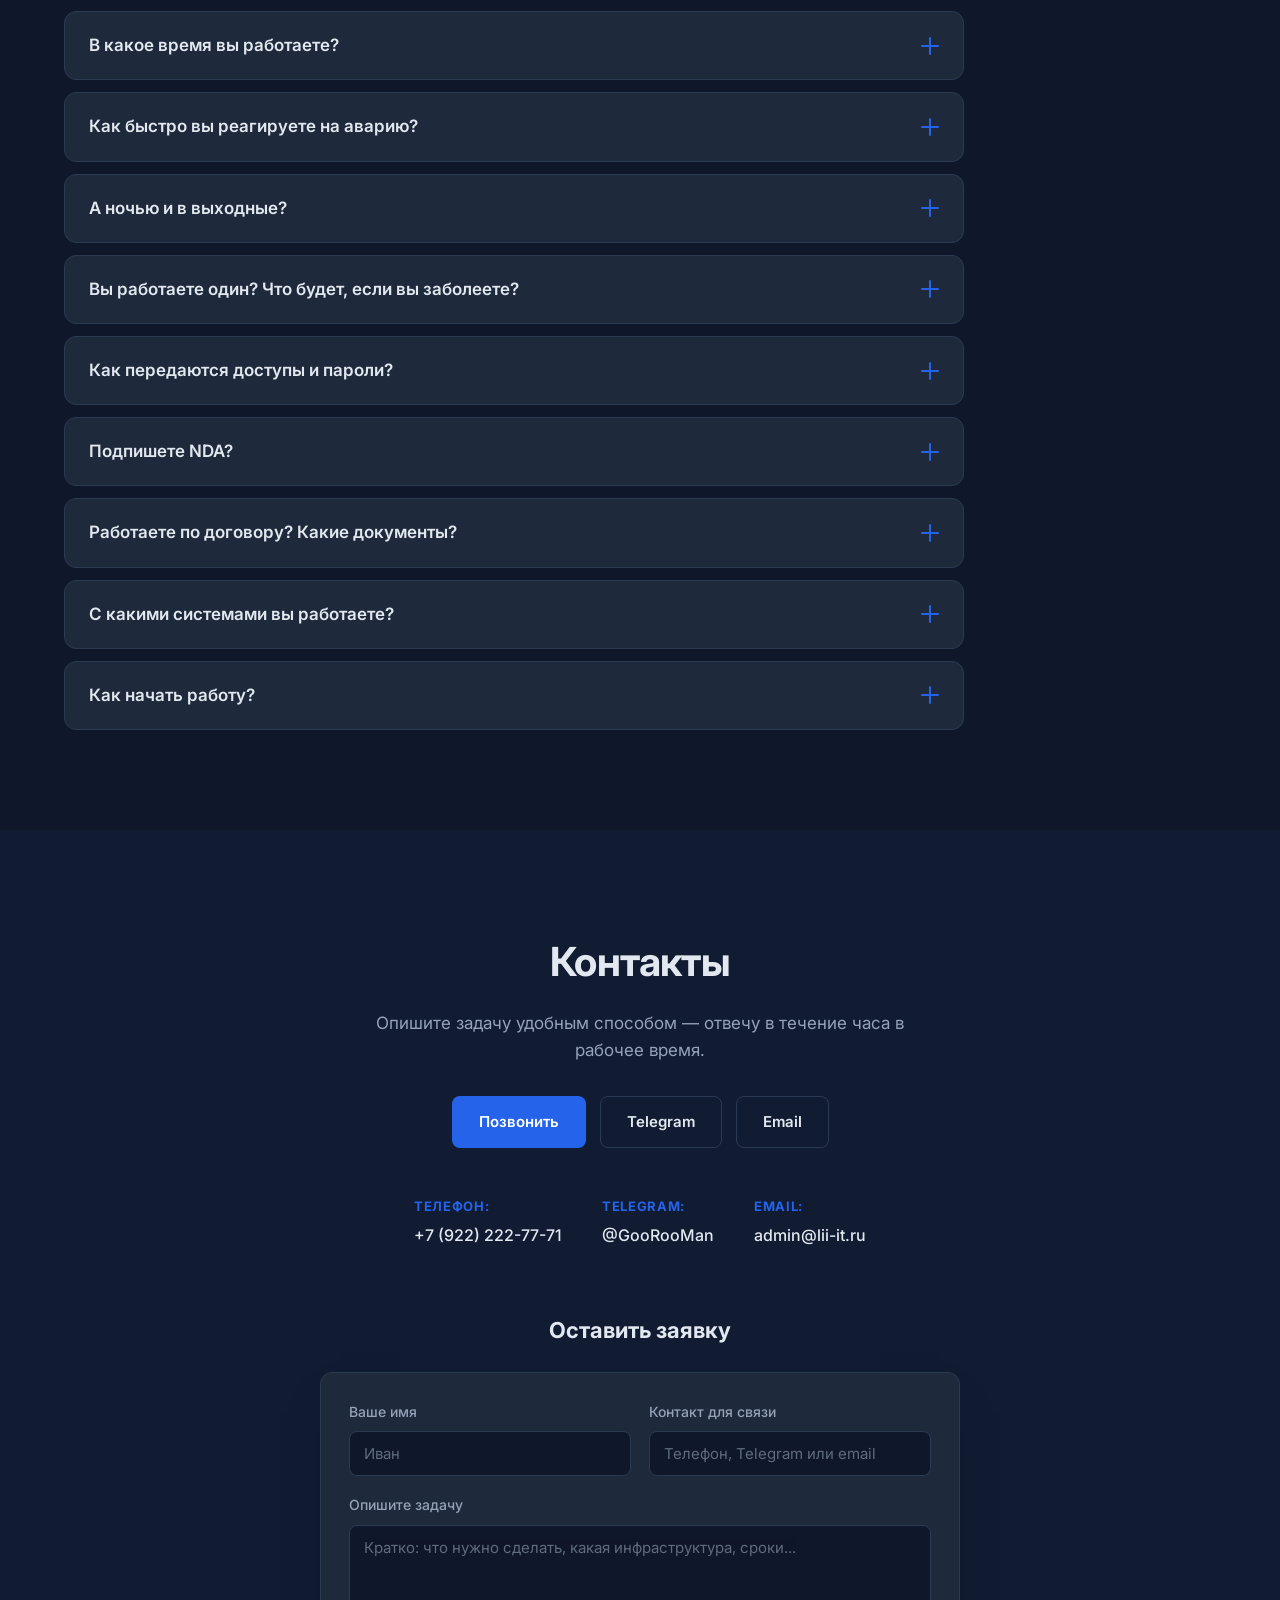
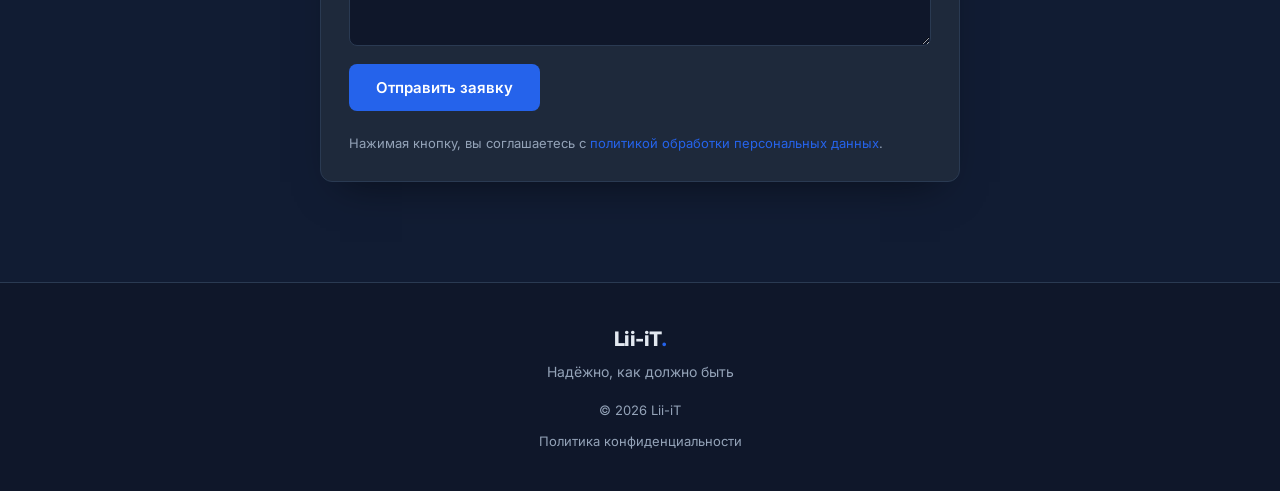
==== commit d41ee1d0: "Add FAQ section with FAQPage schema - Ten questions companies ask before outsourcing sysadmin work -" ====
--- a/index.html
+++ b/index.html
@@ -61,6 +61,95 @@
     }
     </script>
 
+    <script type="application/ld+json">
+{
+  "@context": "https://schema.org",
+  "@type": "FAQPage",
+  "mainEntity": [
+    {
+      "@type": "Question",
+      "name": "Что входит в абонентское обслуживание?",
+      "acceptedAnswer": {
+        "@type": "Answer",
+        "text": "Обработка заявок пользователей, мониторинг серверов и сервисов, резервное копирование с проверкой восстановления, обновления и плановые работы, консультации и ведение документации — всё, что относится к текущей работе инфраструктуры. Проектные задачи (миграции, внедрения, настройка нового оборудования) считаются отдельно, со сметой до начала работ."
+      }
+    },
+    {
+      "@type": "Question",
+      "name": "В какое время вы работаете?",
+      "acceptedAnswer": {
+        "@type": "Answer",
+        "text": "Стандартный рабочий день — понедельник–пятница, 8 часов. Я постоянно за компьютером и на телефоне: обычно отвечаю в течение 15 минут, гарантированный срок реакции по договору — один час. Если ситуация требует, остаюсь и после рабочего дня."
+      }
+    },
+    {
+      "@type": "Question",
+      "name": "Как быстро вы реагируете на аварию?",
+      "acceptedAnswer": {
+        "@type": "Answer",
+        "text": "Реакция — в течение часа в рабочее время, обычно быстрее. Восстановление зависит от причины: типовые сбои закрываются за один-четыре часа, сложные — по плану, срок которого я называю в тот же день. Если причина на стороне провайдера, вендора или облака, я беру коммуникацию с ними на себя."
+      }
+    },
+    {
+      "@type": "Question",
+      "name": "А ночью и в выходные?",
+      "acceptedAnswer": {
+        "@type": "Answer",
+        "text": "Круглосуточного дежурства нет — и я не делаю вид, что есть. Для аварий, которые останавливают бизнес, мы до начала работ договариваемся о канале связи и порядке эскалации: кому звонить, при каких условиях и что считается критичным."
+      }
+    },
+    {
+      "@type": "Question",
+      "name": "Вы работаете один? Что будет, если вы заболеете?",
+      "acceptedAnswer": {
+        "@type": "Answer",
+        "text": "Работу веду сам, без субподрядчиков. Для очных задач в Екатеринбурге есть напарник: он приедет на место и посмотрит глазами, если нужна физическая работа с оборудованием. О плановом отсутствии предупреждаю заранее, а документация и доступы всегда остаются у вас — при необходимости инфраструктуру поднимет другой специалист по моим записям."
+      }
+    },
+    {
+      "@type": "Question",
+      "name": "Как передаются доступы и пароли?",
+      "acceptedAnswer": {
+        "@type": "Answer",
+        "text": "Вы заводите для меня отдельные учётные записи, а не даёте свой личный пароль. Пароли храню в менеджере паролей, не в файле на рабочем столе. Владелец доступов — вы: мои учётки можно отозвать в любой момент, и это ничего не сломает, потому что инфраструктура не завязана на мои личные аккаунты."
+      }
+    },
+    {
+      "@type": "Question",
+      "name": "Подпишете NDA?",
+      "acceptedAnswer": {
+        "@type": "Answer",
+        "text": "Да. Подпишу соглашение о конфиденциальности до того, как вы покажете схему сети — доступ к инфраструктуре это доступ к бизнесу."
+      }
+    },
+    {
+      "@type": "Question",
+      "name": "Работаете по договору? Какие документы?",
+      "acceptedAnswer": {
+        "@type": "Answer",
+        "text": "Да, по договору оказания услуг. До начала работ — смета и согласованный объём, после — закрывающие документы для бухгалтерии."
+      }
+    },
+    {
+      "@type": "Question",
+      "name": "С какими системами вы работаете?",
+      "acceptedAnswer": {
+        "@type": "Answer",
+        "text": "Linux и Windows Server, Active Directory, серверы 1С, виртуализация (Proxmox, VMware, Hyper-V), Docker, сети (MikroTik, pfSense, VLAN, VPN), веб-серверы и СУБД, облака (Yandex Cloud, Selectel), IP-телефония. За то, чего не знаю, не берусь — скажу сразу, а не буду учиться за ваш счёт."
+      }
+    },
+    {
+      "@type": "Question",
+      "name": "Как начать работу?",
+      "acceptedAnswer": {
+        "@type": "Answer",
+        "text": "Заявка через форму, Telegram или телефон. Дальше короткий разговор: что за инфраструктура, что болит, какие сроки. При необходимости — аудит. Затем смета и план работ. Начинаю только после согласования."
+      }
+    }
+  ]
+}
+    </script>
+
     <!-- Шрифт Inter -->
     <link rel="preconnect" href="https://fonts.googleapis.com">
     <link rel="preconnect" href="https://fonts.gstatic.com" crossorigin>
@@ -109,6 +198,7 @@
                     <li><a href="#process" data-ru="Как работаю" data-en="Process">Как работаю</a></li>
                     <li><a href="#benefits" data-ru="Преимущества" data-en="Benefits">Преимущества</a></li>
                     <li><a href="#pricing" data-ru="Цены" data-en="Pricing">Цены</a></li>
+                    <li><a href="#faq" data-ru="Вопросы" data-en="FAQ">Вопросы</a></li>
                     <li><a href="#contacts" data-ru="Контакты" data-en="Contacts">Контакты</a></li>
                 </ul>
             </nav>
@@ -465,7 +555,114 @@
     </section>
 
     <!-- ============================================
-         8. КОНТАКТЫ + ФОРМА
+         8. FAQ
+    ============================================= -->
+    <section class="faq" id="faq">
+        <div class="container">
+            <h2 class="section-title" data-ru="Частые вопросы" data-en="Frequently asked questions">Частые вопросы</h2>
+            <p class="section-subtitle"
+               data-ru="То, что обычно спрашивают до начала работы. Если чего-то не хватает — спросите, отвечу лично."
+               data-en="What companies usually ask before we start. If your question is not here, just ask.">
+                То, что обычно спрашивают до начала работы. Если чего-то не хватает — спросите, отвечу лично.
+            </p>
+
+            <div class="faq__list">
+                <details class="faq__item">
+                    <summary class="faq__question">
+                        <span data-ru="Что входит в абонентское обслуживание?" data-en="What is included in the monthly retainer?">Что входит в абонентское обслуживание?</span>
+                        <span class="faq__icon" aria-hidden="true"></span>
+                    </summary>
+                    <div class="faq__answer">
+                        <p data-ru="Обработка заявок пользователей, мониторинг серверов и сервисов, резервное копирование с проверкой восстановления, обновления и плановые работы, консультации и ведение документации — всё, что относится к текущей работе инфраструктуры. Проектные задачи (миграции, внедрения, настройка нового оборудования) считаются отдельно, со сметой до начала работ." data-en="User requests, server and service monitoring, backups with restore testing, updates and scheduled maintenance, consultations and documentation — everything related to day-to-day operation. Project work (migrations, rollouts, new hardware setup) is quoted separately before any work starts.">Обработка заявок пользователей, мониторинг серверов и сервисов, резервное копирование с проверкой восстановления, обновления и плановые работы, консультации и ведение документации — всё, что относится к текущей работе инфраструктуры. Проектные задачи (миграции, внедрения, настройка нового оборудования) считаются отдельно, со сметой до начала работ.</p>
+                    </div>
+                </details>
+                <details class="faq__item">
+                    <summary class="faq__question">
+                        <span data-ru="В какое время вы работаете?" data-en="What are your working hours?">В какое время вы работаете?</span>
+                        <span class="faq__icon" aria-hidden="true"></span>
+                    </summary>
+                    <div class="faq__answer">
+                        <p data-ru="Стандартный рабочий день — понедельник–пятница, 8 часов. Я постоянно за компьютером и на телефоне: обычно отвечаю в течение 15 минут, гарантированный срок реакции по договору — один час. Если ситуация требует, остаюсь и после рабочего дня." data-en="Monday to Friday, standard eight-hour day. I am at the computer and reachable by phone: usually I reply within 15 minutes, and the contracted response time is one hour. If the situation requires it, I stay on after hours.">Стандартный рабочий день — понедельник–пятница, 8 часов. Я постоянно за компьютером и на телефоне: обычно отвечаю в течение 15 минут, гарантированный срок реакции по договору — один час. Если ситуация требует, остаюсь и после рабочего дня.</p>
+                    </div>
+                </details>
+                <details class="faq__item">
+                    <summary class="faq__question">
+                        <span data-ru="Как быстро вы реагируете на аварию?" data-en="How fast do you react to an incident?">Как быстро вы реагируете на аварию?</span>
+                        <span class="faq__icon" aria-hidden="true"></span>
+                    </summary>
+                    <div class="faq__answer">
+                        <p data-ru="Реакция — в течение часа в рабочее время, обычно быстрее. Восстановление зависит от причины: типовые сбои закрываются за один-четыре часа, сложные — по плану, срок которого я называю в тот же день. Если причина на стороне провайдера, вендора или облака, я беру коммуникацию с ними на себя." data-en="Within an hour during working hours, usually faster. Recovery depends on the cause: typical failures are resolved in one to four hours, complex ones follow a plan with a timeline I give the same day. If the cause is on the provider, vendor or cloud side, I handle the communication with them.">Реакция — в течение часа в рабочее время, обычно быстрее. Восстановление зависит от причины: типовые сбои закрываются за один-четыре часа, сложные — по плану, срок которого я называю в тот же день. Если причина на стороне провайдера, вендора или облака, я беру коммуникацию с ними на себя.</p>
+                    </div>
+                </details>
+                <details class="faq__item">
+                    <summary class="faq__question">
+                        <span data-ru="А ночью и в выходные?" data-en="What about nights and weekends?">А ночью и в выходные?</span>
+                        <span class="faq__icon" aria-hidden="true"></span>
+                    </summary>
+                    <div class="faq__answer">
+                        <p data-ru="Круглосуточного дежурства нет — и я не делаю вид, что есть. Для аварий, которые останавливают бизнес, мы до начала работ договариваемся о канале связи и порядке эскалации: кому звонить, при каких условиях и что считается критичным." data-en="There is no round-the-clock on-call duty, and I do not pretend otherwise. For outages that stop the business, we agree on an escalation channel beforehand: who to call, under what conditions, and what counts as critical.">Круглосуточного дежурства нет — и я не делаю вид, что есть. Для аварий, которые останавливают бизнес, мы до начала работ договариваемся о канале связи и порядке эскалации: кому звонить, при каких условиях и что считается критичным.</p>
+                    </div>
+                </details>
+                <details class="faq__item">
+                    <summary class="faq__question">
+                        <span data-ru="Вы работаете один? Что будет, если вы заболеете?" data-en="Do you work alone? What if you get sick?">Вы работаете один? Что будет, если вы заболеете?</span>
+                        <span class="faq__icon" aria-hidden="true"></span>
+                    </summary>
+                    <div class="faq__answer">
+                        <p data-ru="Работу веду сам, без субподрядчиков. Для очных задач в Екатеринбурге есть напарник: он приедет на место и посмотрит глазами, если нужна физическая работа с оборудованием. О плановом отсутствии предупреждаю заранее, а документация и доступы всегда остаются у вас — при необходимости инфраструктуру поднимет другой специалист по моим записям." data-en="I do the work myself, without subcontractors. For on-site tasks in Yekaterinburg I have a partner who can go and look at the equipment in person. I give notice of planned absence in advance, and documentation plus access always stay with you — another specialist can pick the infrastructure up from my notes.">Работу веду сам, без субподрядчиков. Для очных задач в Екатеринбурге есть напарник: он приедет на место и посмотрит глазами, если нужна физическая работа с оборудованием. О плановом отсутствии предупреждаю заранее, а документация и доступы всегда остаются у вас — при необходимости инфраструктуру поднимет другой специалист по моим записям.</p>
+                    </div>
+                </details>
+                <details class="faq__item">
+                    <summary class="faq__question">
+                        <span data-ru="Как передаются доступы и пароли?" data-en="How are access and passwords handled?">Как передаются доступы и пароли?</span>
+                        <span class="faq__icon" aria-hidden="true"></span>
+                    </summary>
+                    <div class="faq__answer">
+                        <p data-ru="Вы заводите для меня отдельные учётные записи, а не даёте свой личный пароль. Пароли храню в менеджере паролей, не в файле на рабочем столе. Владелец доступов — вы: мои учётки можно отозвать в любой момент, и это ничего не сломает, потому что инфраструктура не завязана на мои личные аккаунты." data-en="You create separate accounts for me instead of sharing your personal password. I keep credentials in a password manager, not in a file on the desktop. You own the access: my accounts can be revoked at any time without breaking anything, because the infrastructure is not tied to my personal logins.">Вы заводите для меня отдельные учётные записи, а не даёте свой личный пароль. Пароли храню в менеджере паролей, не в файле на рабочем столе. Владелец доступов — вы: мои учётки можно отозвать в любой момент, и это ничего не сломает, потому что инфраструктура не завязана на мои личные аккаунты.</p>
+                    </div>
+                </details>
+                <details class="faq__item">
+                    <summary class="faq__question">
+                        <span data-ru="Подпишете NDA?" data-en="Will you sign an NDA?">Подпишете NDA?</span>
+                        <span class="faq__icon" aria-hidden="true"></span>
+                    </summary>
+                    <div class="faq__answer">
+                        <p data-ru="Да. Подпишу соглашение о конфиденциальности до того, как вы покажете схему сети — доступ к инфраструктуре это доступ к бизнесу." data-en="Yes. I will sign a confidentiality agreement before you show me the network diagram — access to infrastructure is access to the business.">Да. Подпишу соглашение о конфиденциальности до того, как вы покажете схему сети — доступ к инфраструктуре это доступ к бизнесу.</p>
+                    </div>
+                </details>
+                <details class="faq__item">
+                    <summary class="faq__question">
+                        <span data-ru="Работаете по договору? Какие документы?" data-en="Do you work under a contract? What paperwork do you provide?">Работаете по договору? Какие документы?</span>
+                        <span class="faq__icon" aria-hidden="true"></span>
+                    </summary>
+                    <div class="faq__answer">
+                        <p data-ru="Да, по договору оказания услуг. До начала работ — смета и согласованный объём, после — закрывающие документы для бухгалтерии." data-en="Yes, under a service agreement. A quote and agreed scope before work starts, closing documents for your accounting afterwards.">Да, по договору оказания услуг. До начала работ — смета и согласованный объём, после — закрывающие документы для бухгалтерии.</p>
+                    </div>
+                </details>
+                <details class="faq__item">
+                    <summary class="faq__question">
+                        <span data-ru="С какими системами вы работаете?" data-en="Which systems do you work with?">С какими системами вы работаете?</span>
+                        <span class="faq__icon" aria-hidden="true"></span>
+                    </summary>
+                    <div class="faq__answer">
+                        <p data-ru="Linux и Windows Server, Active Directory, серверы 1С, виртуализация (Proxmox, VMware, Hyper-V), Docker, сети (MikroTik, pfSense, VLAN, VPN), веб-серверы и СУБД, облака (Yandex Cloud, Selectel), IP-телефония. За то, чего не знаю, не берусь — скажу сразу, а не буду учиться за ваш счёт." data-en="Linux and Windows Server, Active Directory, 1C servers, virtualization (Proxmox, VMware, Hyper-V), Docker, networking (MikroTik, pfSense, VLAN, VPN), web servers and databases, cloud (Yandex Cloud, Selectel), IP telephony. I do not take on what I do not know — I will say so upfront instead of learning at your expense.">Linux и Windows Server, Active Directory, серверы 1С, виртуализация (Proxmox, VMware, Hyper-V), Docker, сети (MikroTik, pfSense, VLAN, VPN), веб-серверы и СУБД, облака (Yandex Cloud, Selectel), IP-телефония. За то, чего не знаю, не берусь — скажу сразу, а не буду учиться за ваш счёт.</p>
+                    </div>
+                </details>
+                <details class="faq__item">
+                    <summary class="faq__question">
+                        <span data-ru="Как начать работу?" data-en="How do we start?">Как начать работу?</span>
+                        <span class="faq__icon" aria-hidden="true"></span>
+                    </summary>
+                    <div class="faq__answer">
+                        <p data-ru="Заявка через форму, Telegram или телефон. Дальше короткий разговор: что за инфраструктура, что болит, какие сроки. При необходимости — аудит. Затем смета и план работ. Начинаю только после согласования." data-en="Send a request via the form, Telegram or phone. Then a short call: what the infrastructure looks like, what hurts, what the deadlines are. An audit if needed. Then a quote and a plan. Work starts only after we agree.">Заявка через форму, Telegram или телефон. Дальше короткий разговор: что за инфраструктура, что болит, какие сроки. При необходимости — аудит. Затем смета и план работ. Начинаю только после согласования.</p>
+                    </div>
+                </details>
+            </div>
+        </div>
+    </section>
+
+    <!-- ============================================
+         9. КОНТАКТЫ + ФОРМА
     ============================================= -->
     <section class="contacts" id="contacts">
         <div class="container">
--- a/css/style.css
+++ b/css/style.css
@@ -1249,4 +1249,110 @@
     font-size: 17px;
     margin-bottom: 32px;
     max-width: 520px;
-}
+}
+
+/* ============================================================
+   16. FAQ
+   ============================================================ */
+
+.faq__list {
+    display: grid;
+    gap: 12px;
+    max-width: 900px;
+}
+
+.faq__item {
+    background: var(--card);
+    border: 1px solid var(--border);
+    border-radius: var(--radius);
+    transition: border-color var(--transition), background var(--transition);
+}
+
+.faq__item:hover {
+    border-color: var(--accent);
+}
+
+.faq__item[open] {
+    border-color: var(--accent);
+    background: var(--card-hover);
+}
+
+.faq__question {
+    display: flex;
+    align-items: center;
+    justify-content: space-between;
+    gap: 16px;
+    padding: 20px 24px;
+    cursor: pointer;
+    font-size: 17px;
+    font-weight: 600;
+    color: var(--text);
+    list-style: none;
+}
+
+.faq__question::-webkit-details-marker {
+    display: none;
+}
+
+.faq__question:focus-visible {
+    outline: 2px solid var(--accent);
+    outline-offset: -2px;
+    border-radius: var(--radius);
+}
+
+.faq__icon {
+    position: relative;
+    flex: 0 0 18px;
+    width: 18px;
+    height: 18px;
+}
+
+.faq__icon::before,
+.faq__icon::after {
+    content: '';
+    position: absolute;
+    background: var(--accent);
+    border-radius: 2px;
+    transition: transform var(--transition), opacity var(--transition);
+}
+
+.faq__icon::before {
+    left: 0;
+    top: 8px;
+    width: 18px;
+    height: 2px;
+}
+
+.faq__icon::after {
+    left: 8px;
+    top: 0;
+    width: 2px;
+    height: 18px;
+}
+
+.faq__item[open] .faq__icon::after {
+    transform: rotate(90deg);
+    opacity: 0;
+}
+
+.faq__answer {
+    padding: 0 24px 22px;
+}
+
+.faq__answer p {
+    color: var(--text-muted);
+    font-size: 16px;
+    line-height: 1.7;
+    max-width: 760px;
+}
+
+@media (max-width: 600px) {
+    .faq__question {
+        padding: 16px 18px;
+        font-size: 16px;
+    }
+
+    .faq__answer {
+        padding: 0 18px 18px;
+    }
+}
